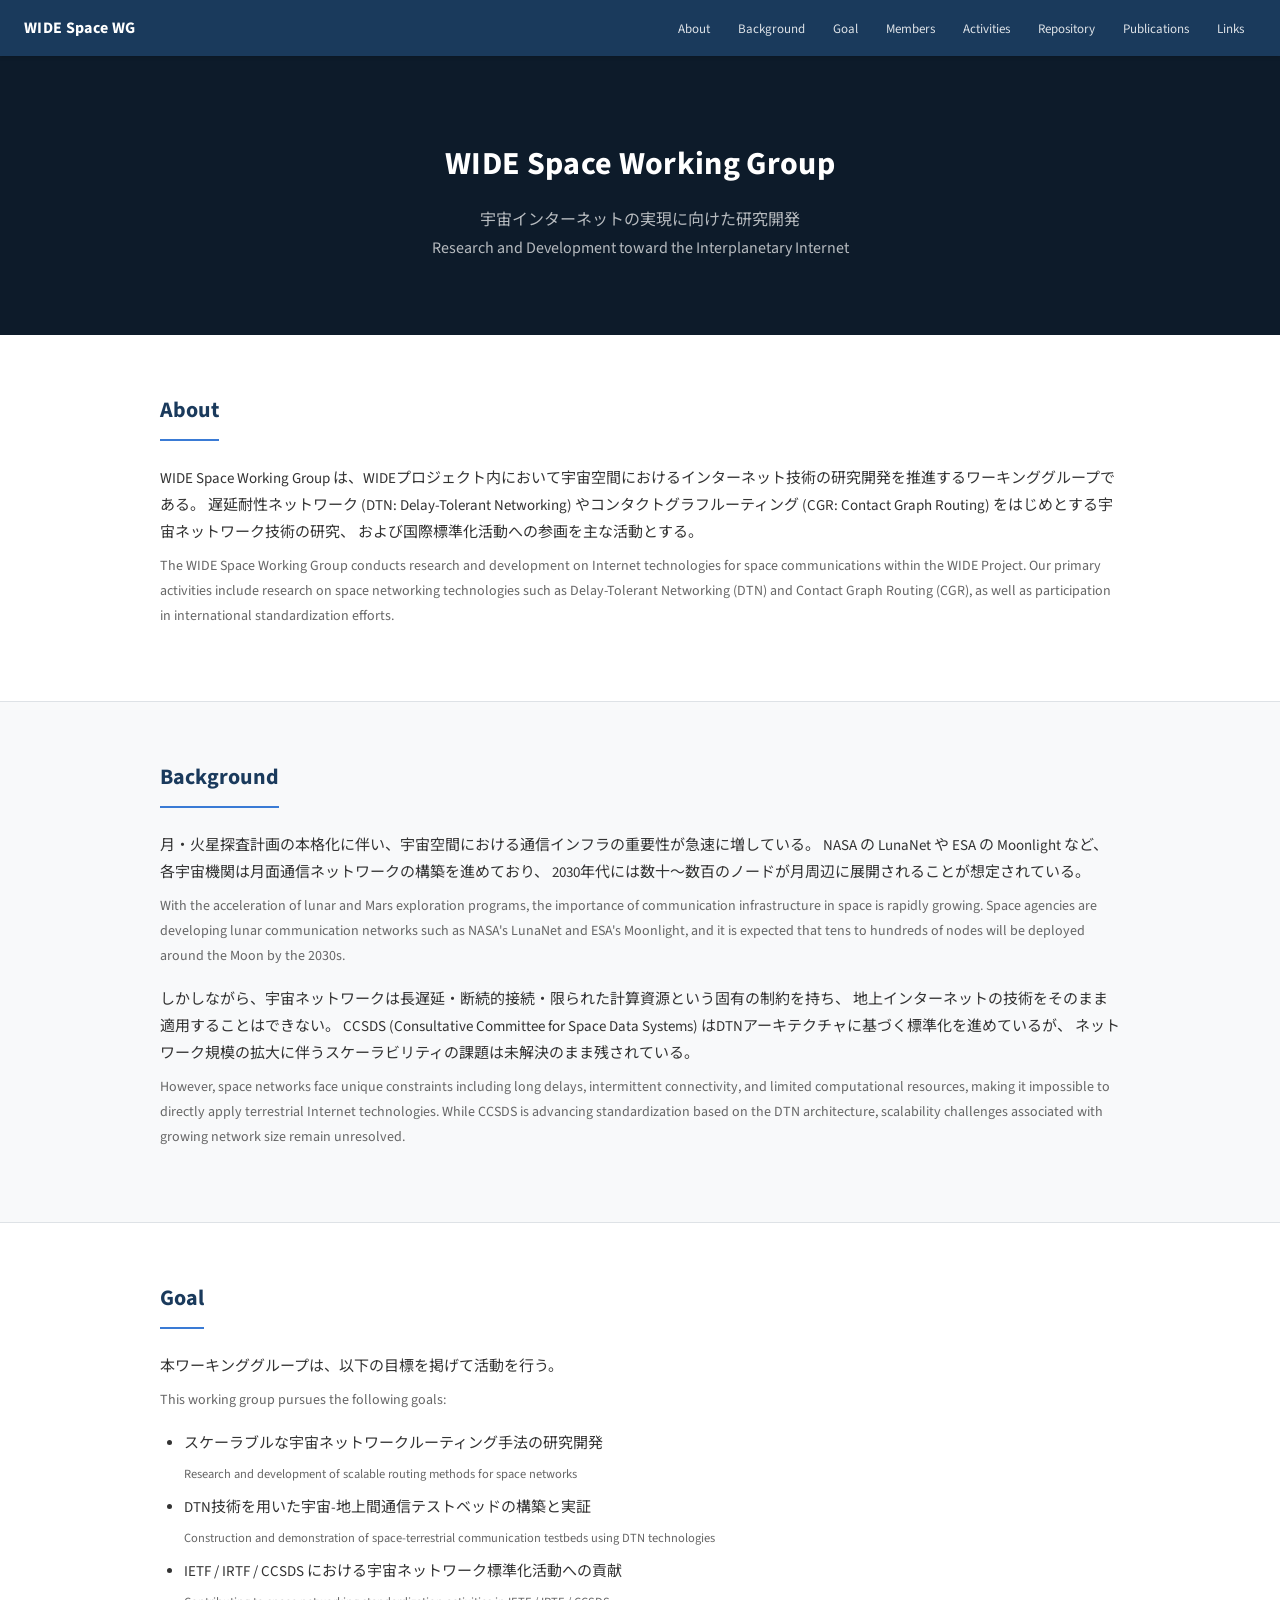
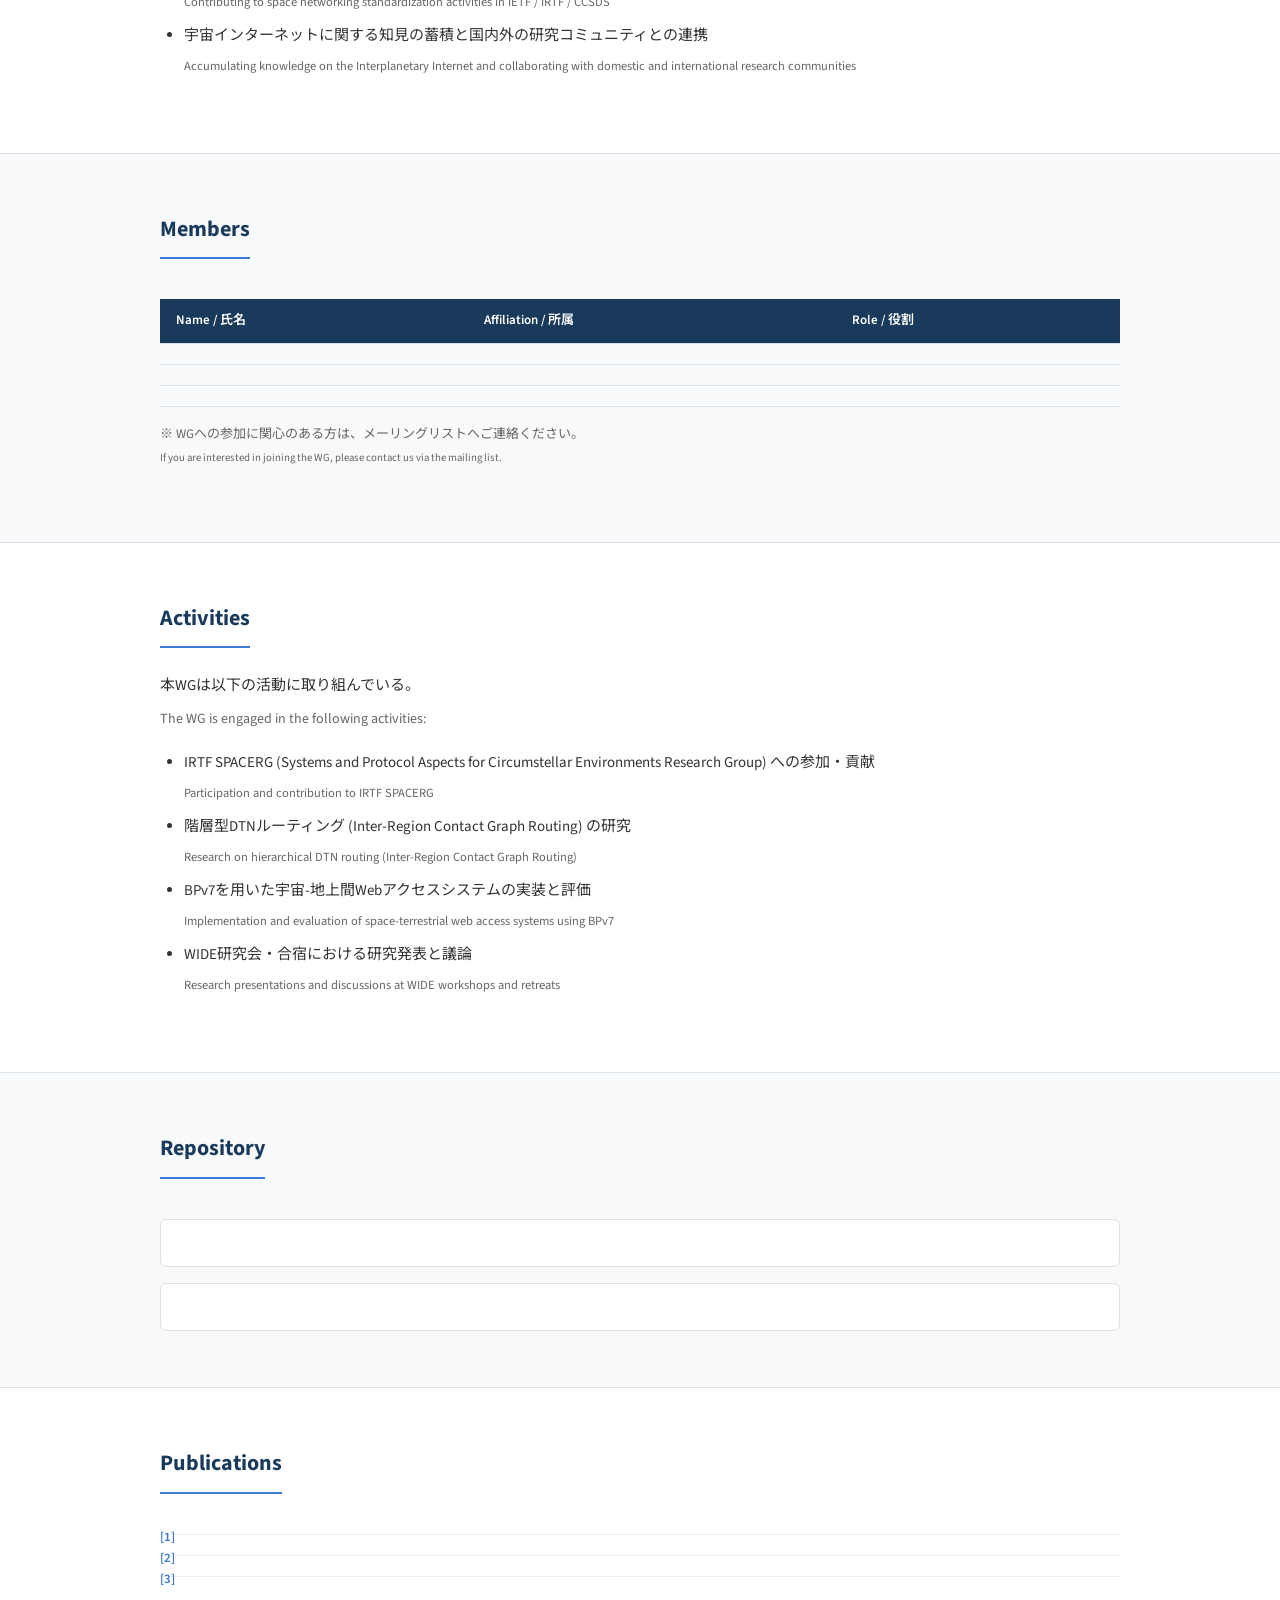
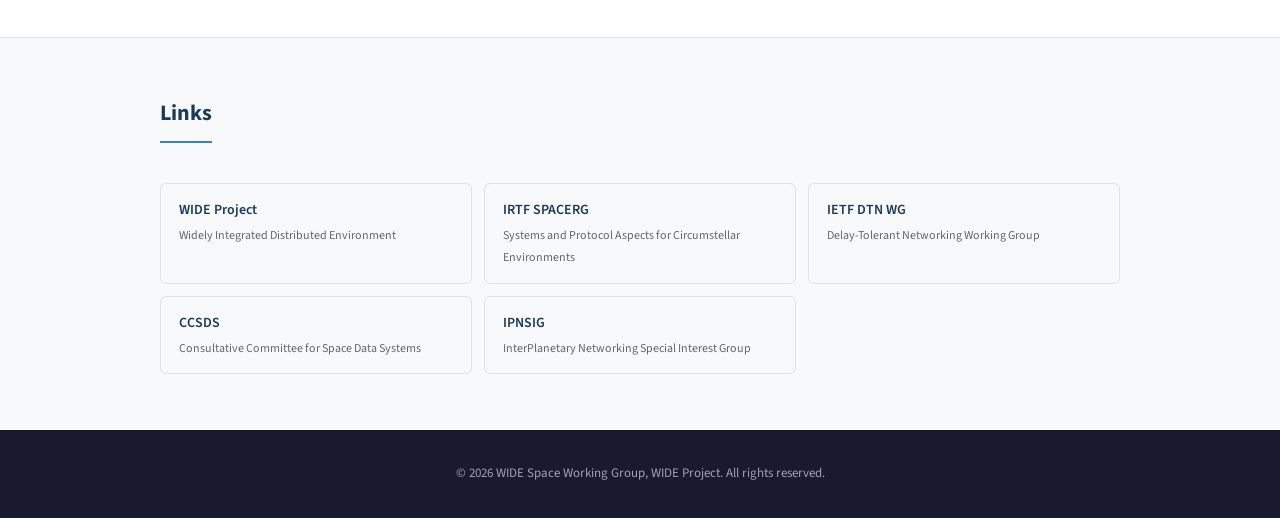
==== index.html @ c7c06773 "SINDANを真似て" ====
<!DOCTYPE html>
<html lang="ja">
<head>
  <meta charset="UTF-8">
  <meta name="viewport" content="width=device-width, initial-scale=1.0">
  <title>WIDE Space Working Group</title>
  <link rel="preconnect" href="https://fonts.googleapis.com">
  <link rel="preconnect" href="https://fonts.gstatic.com" crossorigin>
  <link href="https://fonts.googleapis.com/css2?family=Noto+Sans+JP:wght@400;700&family=Source+Sans+3:wght@400;600;700&display=swap" rel="stylesheet">
  <style>
    /* ========== Reset & Base ========== */
    *, *::before, *::after { box-sizing: border-box; margin: 0; padding: 0; }

    :root {
      --color-bg: #ffffff;
      --color-text: #333333;
      --color-text-light: #666666;
      --color-primary: #1a3a5c;
      --color-primary-light: #2a5a8c;
      --color-accent: #3a7bd5;
      --color-hero-bg: #0d1b2a;
      --color-hero-text: #e0e8f0;
      --color-border: #dee2e6;
      --color-section-alt: #f8f9fa;
      --color-footer-bg: #1a1a2e;
      --color-footer-text: #a0a0b0;
      --font-body: 'Source Sans 3', 'Noto Sans JP', sans-serif;
      --max-width: 960px;
      --nav-height: 56px;
    }

    html { scroll-behavior: smooth; scroll-padding-top: var(--nav-height); }

    body {
      font-family: var(--font-body);
      color: var(--color-text);
      background: var(--color-bg);
      line-height: 1.8;
      font-size: 15px;
    }

    a { color: var(--color-accent); text-decoration: none; }
    a:hover { text-decoration: underline; }

    img { max-width: 100%; height: auto; }

    /* ========== Navbar ========== */
    .navbar {
      position: fixed;
      top: 0; left: 0; right: 0;
      height: var(--nav-height);
      background: var(--color-primary);
      color: #fff;
      display: flex;
      align-items: center;
      justify-content: space-between;
      padding: 0 24px;
      z-index: 1000;
      box-shadow: 0 1px 4px rgba(0,0,0,0.15);
    }

    .navbar-brand {
      font-weight: 700;
      font-size: 16px;
      color: #fff;
      letter-spacing: 0.02em;
    }
    .navbar-brand:hover { text-decoration: none; }

    .navbar-nav {
      display: flex;
      list-style: none;
      gap: 4px;
      align-items: center;
    }

    .navbar-nav a {
      color: rgba(255,255,255,0.85);
      font-size: 13px;
      padding: 6px 12px;
      border-radius: 4px;
      transition: background 0.2s, color 0.2s;
    }
    .navbar-nav a:hover {
      background: rgba(255,255,255,0.12);
      color: #fff;
      text-decoration: none;
    }

    /* ========== Hero ========== */
    .hero {
      margin-top: var(--nav-height);
      background: var(--color-hero-bg);
      color: var(--color-hero-text);
      padding: 80px 24px 72px;
      text-align: center;
    }

    .hero h1 {
      font-size: 32px;
      font-weight: 700;
      color: #fff;
      margin-bottom: 12px;
      letter-spacing: 0.01em;
    }

    .hero .tagline {
      font-size: 16px;
      color: rgba(255,255,255,0.7);
      max-width: 600px;
      margin: 0 auto;
    }

    /* ========== Sections ========== */
    .section {
      padding: 56px 24px;
      border-bottom: 1px solid var(--color-border);
    }

    .section:last-of-type { border-bottom: none; }

    .section-alt { background: var(--color-section-alt); }

    .section-inner {
      max-width: var(--max-width);
      margin: 0 auto;
    }

    .section h2 {
      font-size: 22px;
      font-weight: 700;
      color: var(--color-primary);
      margin-bottom: 24px;
      padding-bottom: 8px;
      border-bottom: 2px solid var(--color-accent);
      display: inline-block;
    }

    .section p {
      margin-bottom: 16px;
      color: var(--color-text);
    }

    .section p.en {
      color: var(--color-text-light);
      font-size: 14px;
      margin-top: -8px;
    }

    .section ul {
      margin: 12px 0 16px 24px;
      line-height: 2;
    }

    .section li { margin-bottom: 4px; }

    /* ========== Members Table ========== */
    .members-table {
      width: 100%;
      border-collapse: collapse;
      margin: 16px 0;
      font-size: 14px;
    }

    .members-table th,
    .members-table td {
      text-align: left;
      padding: 10px 16px;
      border-bottom: 1px solid var(--color-border);
    }

    .members-table th {
      background: var(--color-primary);
      color: #fff;
      font-weight: 600;
      font-size: 13px;
    }

    .members-table tr:hover td { background: #f0f4f8; }

    /* ========== Publications ========== */
    .pub-list {
      list-style: none;
      margin: 0;
      padding: 0;
      counter-reset: pub;
    }

    .pub-list li {
      counter-increment: pub;
      padding: 8px 0 8px 40px;
      position: relative;
      font-size: 14px;
      line-height: 1.7;
      border-bottom: 1px solid #eee;
    }

    .pub-list li::before {
      content: "[" counter(pub) "]";
      position: absolute;
      left: 0;
      color: var(--color-accent);
      font-weight: 600;
      font-size: 13px;
    }

    /* ========== Repo Cards ========== */
    .repo-list {
      display: flex;
      flex-direction: column;
      gap: 16px;
      margin-top: 16px;
    }

    .repo-card {
      border: 1px solid var(--color-border);
      border-radius: 6px;
      padding: 20px;
      background: #fff;
      transition: box-shadow 0.2s;
    }
    .repo-card:hover { box-shadow: 0 2px 8px rgba(0,0,0,0.08); }

    .repo-card h3 {
      font-size: 16px;
      margin-bottom: 6px;
    }
    .repo-card h3 a { color: var(--color-primary); font-weight: 700; }

    .repo-card p {
      font-size: 13px;
      color: var(--color-text-light);
      margin: 0;
    }

    /* ========== Links ========== */
    .links-grid {
      display: grid;
      grid-template-columns: repeat(auto-fill, minmax(280px, 1fr));
      gap: 12px;
      margin-top: 16px;
    }

    .link-item {
      display: block;
      padding: 14px 18px;
      border: 1px solid var(--color-border);
      border-radius: 6px;
      font-size: 14px;
      font-weight: 600;
      color: var(--color-primary);
      transition: background 0.2s, border-color 0.2s;
    }
    .link-item:hover {
      background: #f0f4f8;
      border-color: var(--color-accent);
      text-decoration: none;
    }
    .link-item small {
      display: block;
      font-weight: 400;
      color: var(--color-text-light);
      font-size: 12px;
      margin-top: 2px;
    }

    /* ========== Footer ========== */
    .footer {
      background: var(--color-footer-bg);
      color: var(--color-footer-text);
      text-align: center;
      padding: 32px 24px;
      font-size: 13px;
    }
    .footer a { color: var(--color-footer-text); }
    .footer a:hover { color: #fff; }

    /* ========== Responsive ========== */
    @media (max-width: 768px) {
      .navbar-nav { display: none; }
      .hero { padding: 56px 20px 48px; }
      .hero h1 { font-size: 24px; }
      .section { padding: 40px 20px; }
      .members-table { font-size: 13px; }
      .members-table th, .members-table td { padding: 8px 10px; }
    }
  </style>
</head>
<body>

<!-- ===== Navbar ===== -->
<nav class="navbar">
  <a href="#" class="navbar-brand">WIDE Space WG</a>
  <ul class="navbar-nav">
    <li><a href="#about">About</a></li>
    <li><a href="#background">Background</a></li>
    <li><a href="#goal">Goal</a></li>
    <li><a href="#members">Members</a></li>
    <li><a href="#activities">Activities</a></li>
    <li><a href="#repository">Repository</a></li>
    <li><a href="#publications">Publications</a></li>
    <li><a href="#links">Links</a></li>
  </ul>
</nav>

<!-- ===== Hero ===== -->
<header class="hero">
  <h1>WIDE Space Working Group</h1>
  <p class="tagline">
    宇宙インターネットの実現に向けた研究開発<br>
    Research and Development toward the Interplanetary Internet
  </p>
</header>

<!-- ===== About ===== -->
<section id="about" class="section">
  <div class="section-inner">
    <h2>About</h2>
    <p>
      WIDE Space Working Group は、WIDEプロジェクト内において宇宙空間におけるインターネット技術の研究開発を推進するワーキンググループである。
      遅延耐性ネットワーク (DTN: Delay-Tolerant Networking) やコンタクトグラフルーティング (CGR: Contact Graph Routing) をはじめとする宇宙ネットワーク技術の研究、
      および国際標準化活動への参画を主な活動とする。
    </p>
    <p class="en">
      The WIDE Space Working Group conducts research and development on Internet technologies for space communications within the WIDE Project.
      Our primary activities include research on space networking technologies such as Delay-Tolerant Networking (DTN) and Contact Graph Routing (CGR),
      as well as participation in international standardization efforts.
    </p>
  </div>
</section>

<!-- ===== Background ===== -->
<section id="background" class="section section-alt">
  <div class="section-inner">
    <h2>Background</h2>
    <p>
      月・火星探査計画の本格化に伴い、宇宙空間における通信インフラの重要性が急速に増している。
      NASA の LunaNet や ESA の Moonlight など、各宇宙機関は月面通信ネットワークの構築を進めており、
      2030年代には数十〜数百のノードが月周辺に展開されることが想定されている。
    </p>
    <p class="en">
      With the acceleration of lunar and Mars exploration programs, the importance of communication infrastructure in space is rapidly growing.
      Space agencies are developing lunar communication networks such as NASA's LunaNet and ESA's Moonlight,
      and it is expected that tens to hundreds of nodes will be deployed around the Moon by the 2030s.
    </p>
    <p>
      しかしながら、宇宙ネットワークは長遅延・断続的接続・限られた計算資源という固有の制約を持ち、
      地上インターネットの技術をそのまま適用することはできない。
      CCSDS (Consultative Committee for Space Data Systems) はDTNアーキテクチャに基づく標準化を進めているが、
      ネットワーク規模の拡大に伴うスケーラビリティの課題は未解決のまま残されている。
    </p>
    <p class="en">
      However, space networks face unique constraints including long delays, intermittent connectivity, and limited computational resources,
      making it impossible to directly apply terrestrial Internet technologies.
      While CCSDS is advancing standardization based on the DTN architecture,
      scalability challenges associated with growing network size remain unresolved.
    </p>
  </div>
</section>

<!-- ===== Goal ===== -->
<section id="goal" class="section">
  <div class="section-inner">
    <h2>Goal</h2>
    <p>
      本ワーキンググループは、以下の目標を掲げて活動を行う。
    </p>
    <p class="en">
      This working group pursues the following goals:
    </p>
    <ul>
      <li>
        スケーラブルな宇宙ネットワークルーティング手法の研究開発<br>
        <small style="color: var(--color-text-light);">Research and development of scalable routing methods for space networks</small>
      </li>
      <li>
        DTN技術を用いた宇宙-地上間通信テストベッドの構築と実証<br>
        <small style="color: var(--color-text-light);">Construction and demonstration of space-terrestrial communication testbeds using DTN technologies</small>
      </li>
      <li>
        IETF / IRTF / CCSDS における宇宙ネットワーク標準化活動への貢献<br>
        <small style="color: var(--color-text-light);">Contributing to space networking standardization activities in IETF / IRTF / CCSDS</small>
      </li>
      <li>
        宇宙インターネットに関する知見の蓄積と国内外の研究コミュニティとの連携<br>
        <small style="color: var(--color-text-light);">Accumulating knowledge on the Interplanetary Internet and collaborating with domestic and international research communities</small>
      </li>
    </ul>
  </div>
</section>

<!-- ===== Members ===== -->
<section id="members" class="section section-alt">
  <div class="section-inner">
    <h2>Members</h2>
    <table class="members-table">
      <thead>
        <tr>
          <th>Name / 氏名</th>
          <th>Affiliation / 所属</th>
          <th>Role / 役割</th>
        </tr>
      </thead>
      <tbody>
        <tr>
          <td><!-- 氏名 --></td>
          <td><!-- 所属 --></td>
          <td><!-- 役割 --></td>
        </tr>
        <tr>
          <td><!-- 氏名 --></td>
          <td><!-- 所属 --></td>
          <td><!-- 役割 --></td>
        </tr>
        <tr>
          <td><!-- 氏名 --></td>
          <td><!-- 所属 --></td>
          <td><!-- 役割 --></td>
        </tr>
      </tbody>
    </table>
    <p style="font-size: 13px; color: var(--color-text-light); margin-top: 12px;">
      ※ WGへの参加に関心のある方は、メーリングリストへご連絡ください。<br>
      <small>If you are interested in joining the WG, please contact us via the mailing list.</small>
    </p>
  </div>
</section>

<!-- ===== Activities ===== -->
<section id="activities" class="section">
  <div class="section-inner">
    <h2>Activities</h2>
    <p>
      本WGは以下の活動に取り組んでいる。
    </p>
    <p class="en">
      The WG is engaged in the following activities:
    </p>
    <ul>
      <li>
        IRTF SPACERG (Systems and Protocol Aspects for Circumstellar Environments Research Group) への参加・貢献<br>
        <small style="color: var(--color-text-light);">Participation and contribution to IRTF SPACERG</small>
      </li>
      <li>
        階層型DTNルーティング (Inter-Region Contact Graph Routing) の研究<br>
        <small style="color: var(--color-text-light);">Research on hierarchical DTN routing (Inter-Region Contact Graph Routing)</small>
      </li>
      <li>
        BPv7を用いた宇宙-地上間Webアクセスシステムの実装と評価<br>
        <small style="color: var(--color-text-light);">Implementation and evaluation of space-terrestrial web access systems using BPv7</small>
      </li>
      <li>
        WIDE研究会・合宿における研究発表と議論<br>
        <small style="color: var(--color-text-light);">Research presentations and discussions at WIDE workshops and retreats</small>
      </li>
    </ul>
  </div>
</section>

<!-- ===== Repository ===== -->
<section id="repository" class="section section-alt">
  <div class="section-inner">
    <h2>Repository</h2>
    <div class="repo-list">
      <div class="repo-card">
        <h3><a href="#"><!-- repo name --></a></h3>
        <p><!-- リポジトリの説明 / Repository description --></p>
      </div>
      <div class="repo-card">
        <h3><a href="#"><!-- repo name --></a></h3>
        <p><!-- リポジトリの説明 / Repository description --></p>
      </div>
    </div>
  </div>
</section>

<!-- ===== Publications ===== -->
<section id="publications" class="section">
  <div class="section-inner">
    <h2>Publications</h2>
    <ol class="pub-list">
      <li>
        <!-- 著者名, "論文タイトル", 会議名/雑誌名, 発行年. -->
      </li>
      <li>
        <!-- 著者名, "論文タイトル", 会議名/雑誌名, 発行年. -->
      </li>
      <li>
        <!-- 著者名, "論文タイトル", 会議名/雑誌名, 発行年. -->
      </li>
    </ol>
  </div>
</section>

<!-- ===== Links ===== -->
<section id="links" class="section section-alt">
  <div class="section-inner">
    <h2>Links</h2>
    <div class="links-grid">
      <a href="https://www.wide.ad.jp/" class="link-item">
        WIDE Project
        <small>Widely Integrated Distributed Environment</small>
      </a>
      <a href="https://www.irtf.org/spacerg.html" class="link-item">
        IRTF SPACERG
        <small>Systems and Protocol Aspects for Circumstellar Environments</small>
      </a>
      <a href="https://datatracker.ietf.org/wg/dtn/about/" class="link-item">
        IETF DTN WG
        <small>Delay-Tolerant Networking Working Group</small>
      </a>
      <a href="https://public.ccsds.org/" class="link-item">
        CCSDS
        <small>Consultative Committee for Space Data Systems</small>
      </a>
      <a href="https://www.ipnsig.org/" class="link-item">
        IPNSIG
        <small>InterPlanetary Networking Special Interest Group</small>
      </a>
    </div>
  </div>
</section>

<!-- ===== Footer ===== -->
<footer class="footer">
  <p>&copy; 2026 WIDE Space Working Group, <a href="https://www.wide.ad.jp/">WIDE Project</a>. All rights reserved.</p>
</footer>

</body>
</html>
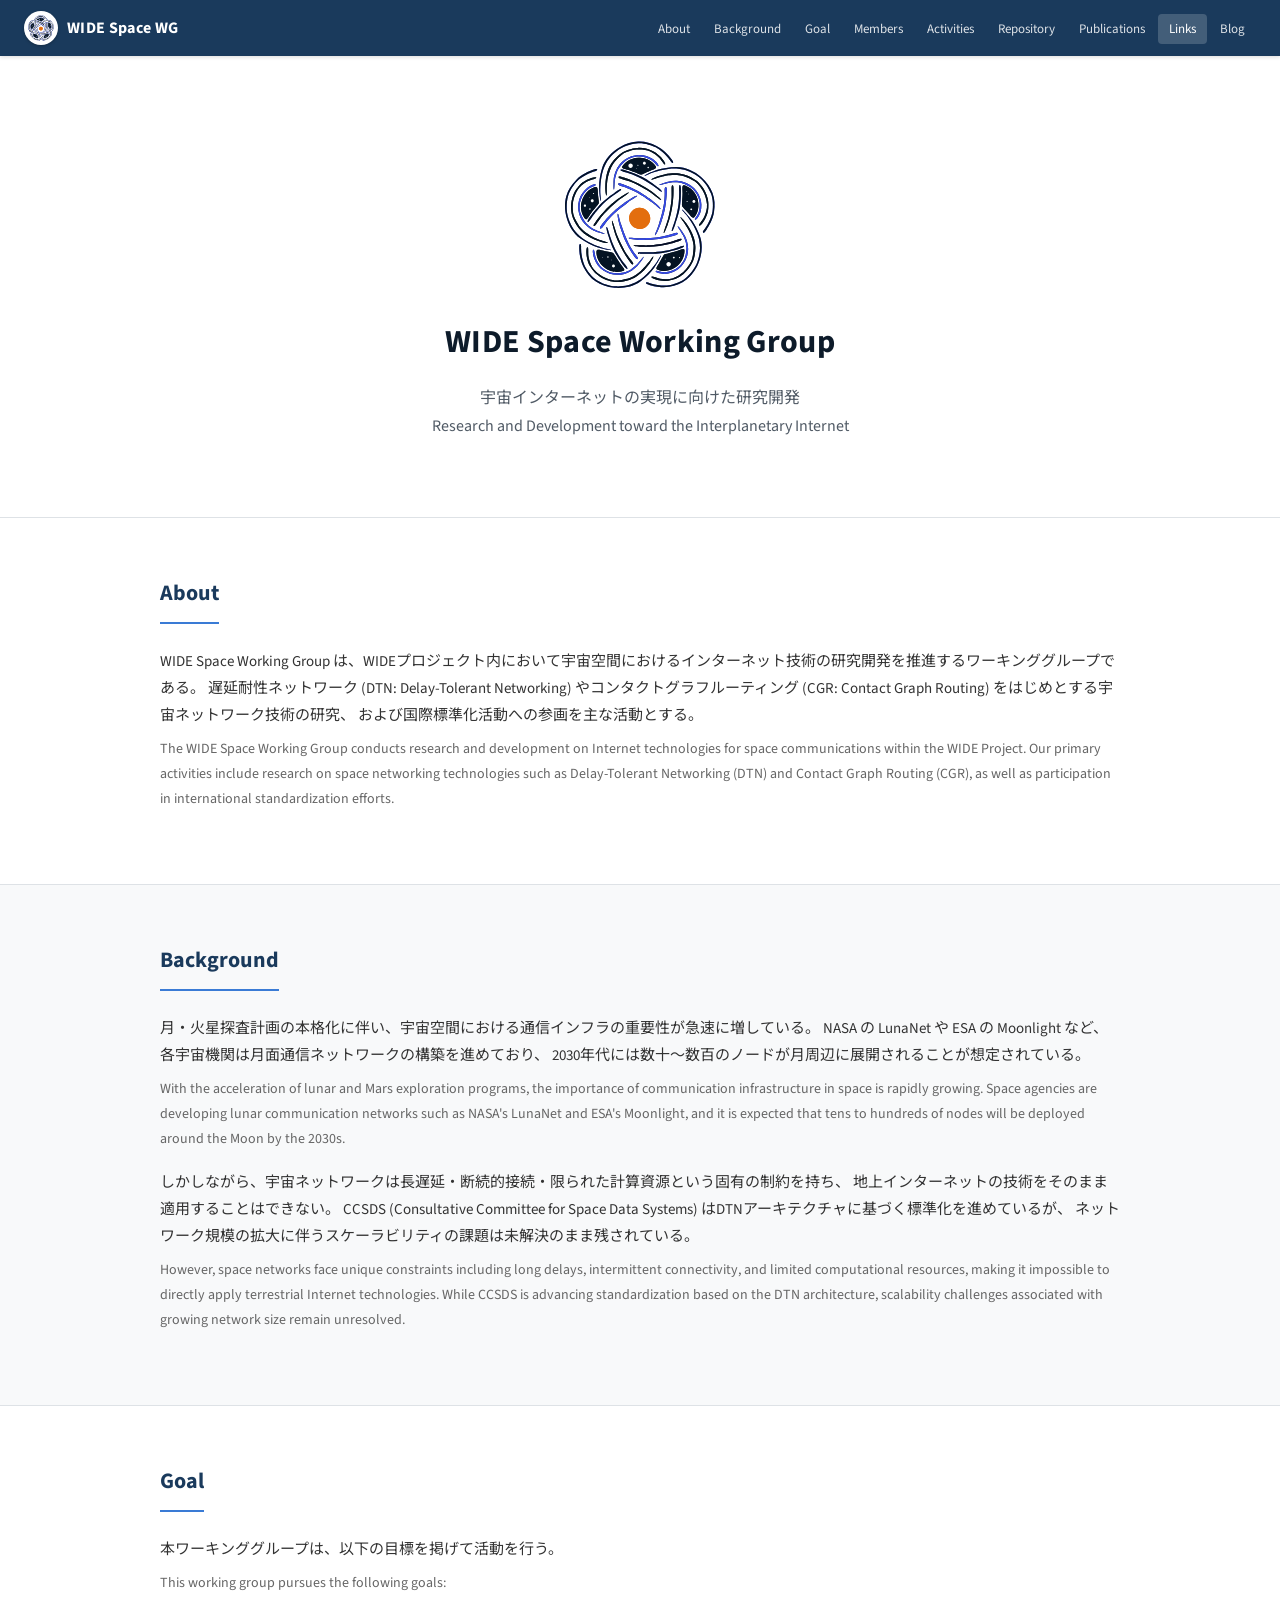
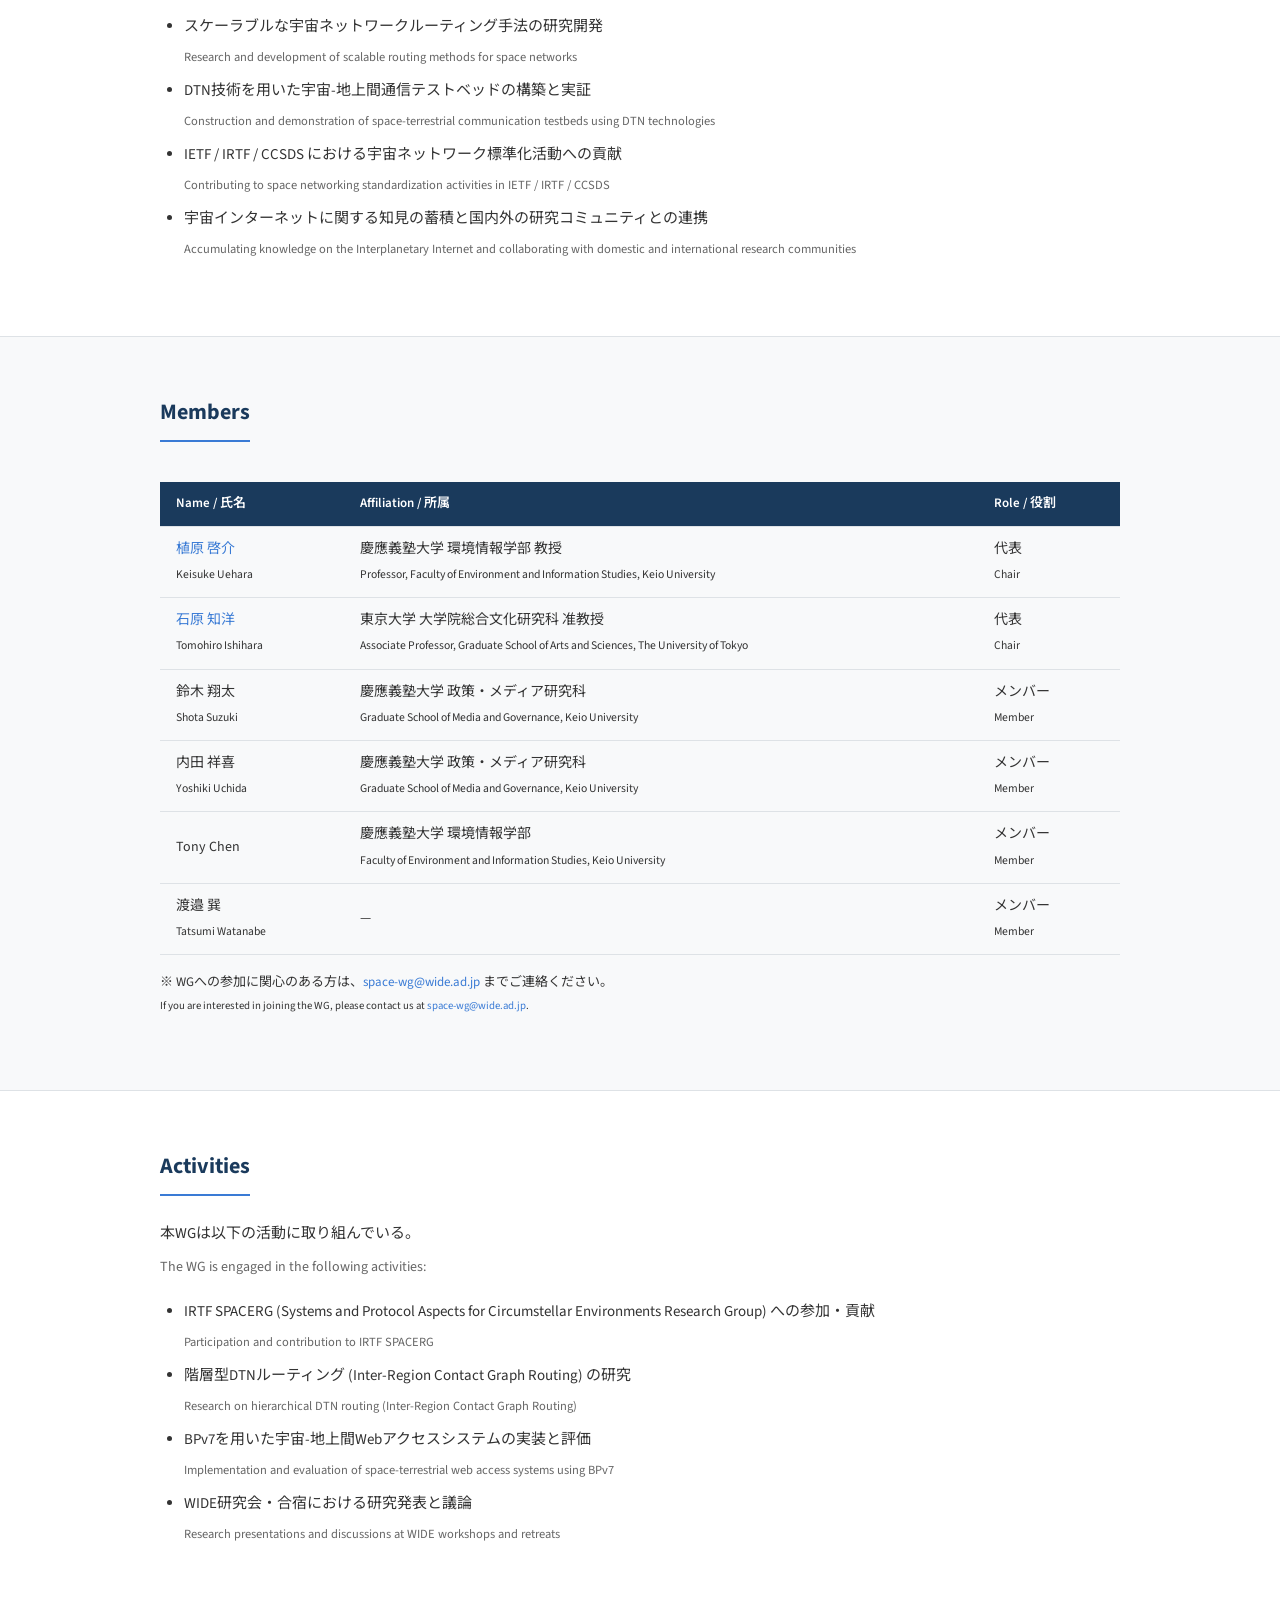
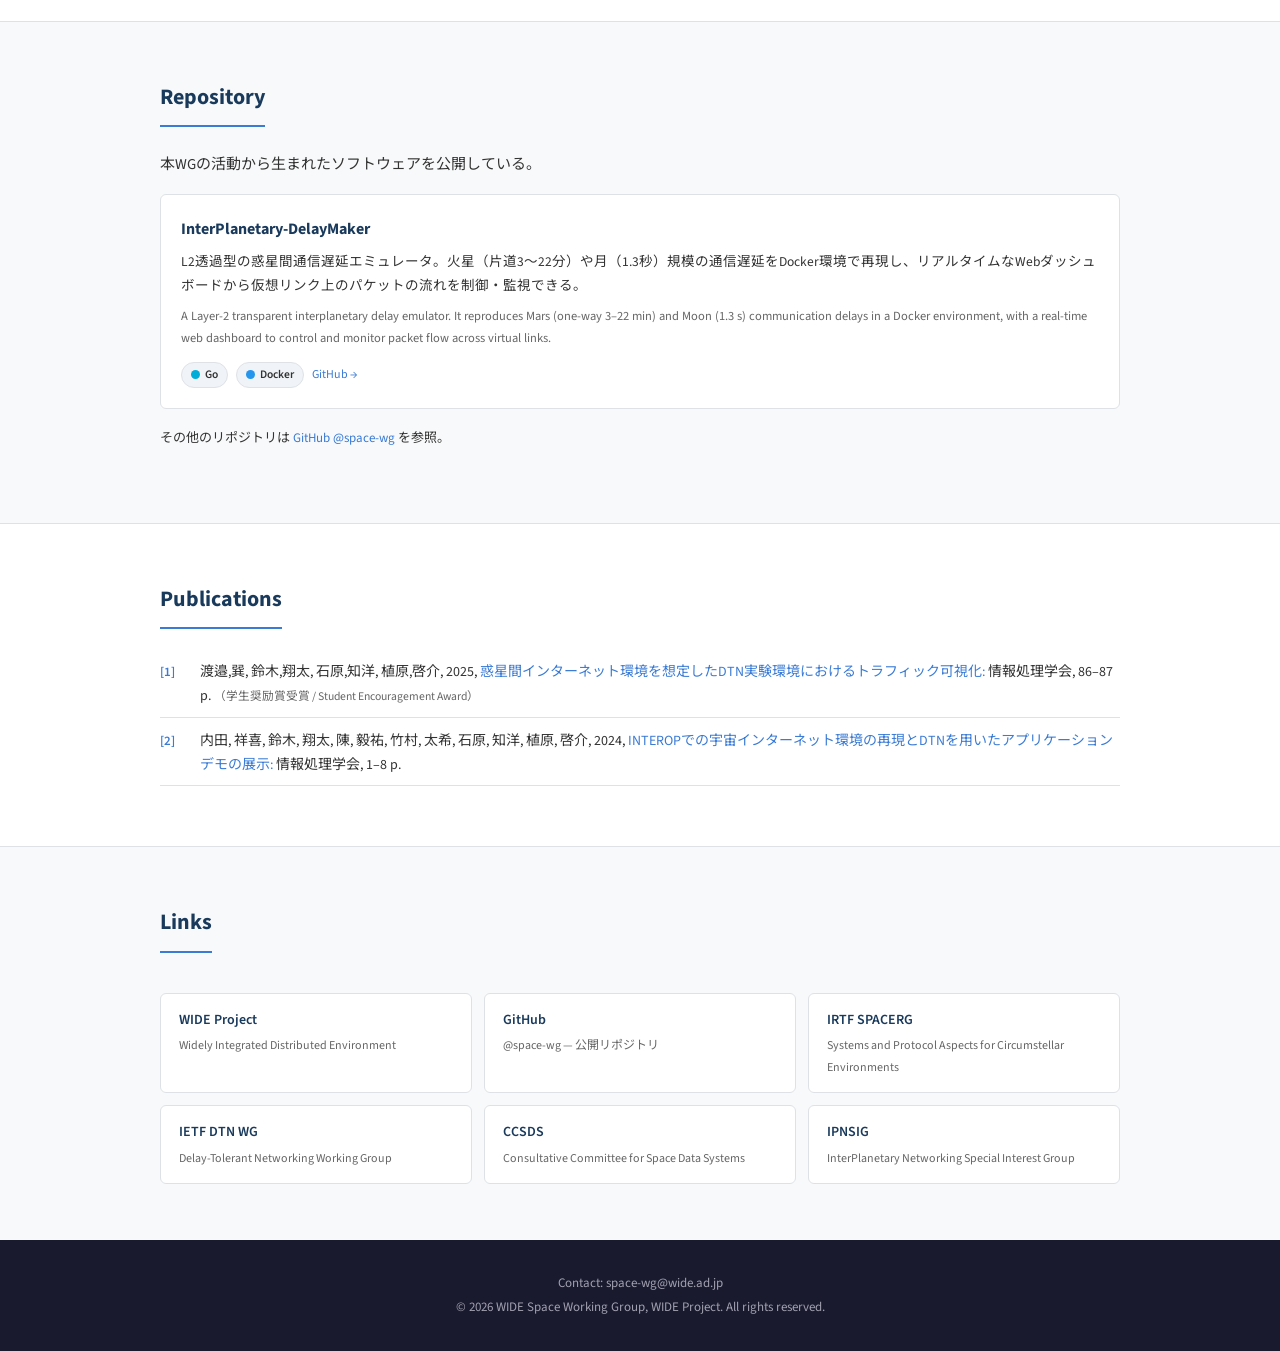
==== commit 6d41852e: "サイトの高機能化・コンテンツ拡充 - CSS/JSを assets/ に外出し、blog/ ディレクトリ（雛形）を追加 - モバイルメニュー、スクロール現在地ハイライト、フェードイン、トップへ戻るを追" ====
--- a/index.html
+++ b/index.html
@@ -1,530 +1,325 @@
 <!DOCTYPE html>
 <html lang="ja">
+
 <head>
   <meta charset="UTF-8">
   <meta name="viewport" content="width=device-width, initial-scale=1.0">
-  <title>WIDE Space Working Group</title>
+  <title>WIDE Space Working Group | 宇宙インターネットの研究開発</title>
+  <meta name="description"
+    content="WIDE Space Working Group は、WIDEプロジェクト内で宇宙空間におけるインターネット技術（DTN・CGR等）の研究開発と国際標準化を推進するワーキンググループです。">
+
+  <link rel="canonical" href="https://space.wide.ad.jp/">
+
+  <!-- Open Graph / Twitter -->
+  <meta property="og:type" content="website">
+  <meta property="og:title" content="WIDE Space Working Group">
+  <meta property="og:description"
+    content="宇宙インターネットの実現に向けた研究開発 / Research and Development toward the Interplanetary Internet">
+  <meta property="og:url" content="https://space.wide.ad.jp/">
+  <meta property="og:locale" content="ja_JP">
+  <meta name="twitter:card" content="summary">
+
+  <link rel="icon" href="/assets/favicon.svg" type="image/svg+xml">
   <link rel="preconnect" href="https://fonts.googleapis.com">
   <link rel="preconnect" href="https://fonts.gstatic.com" crossorigin>
-  <link href="https://fonts.googleapis.com/css2?family=Noto+Sans+JP:wght@400;700&family=Source+Sans+3:wght@400;600;700&display=swap" rel="stylesheet">
-  <style>
-    /* ========== Reset & Base ========== */
-    *, *::before, *::after { box-sizing: border-box; margin: 0; padding: 0; }
-
-    :root {
-      --color-bg: #ffffff;
-      --color-text: #333333;
-      --color-text-light: #666666;
-      --color-primary: #1a3a5c;
-      --color-primary-light: #2a5a8c;
-      --color-accent: #3a7bd5;
-      --color-hero-bg: #0d1b2a;
-      --color-hero-text: #e0e8f0;
-      --color-border: #dee2e6;
-      --color-section-alt: #f8f9fa;
-      --color-footer-bg: #1a1a2e;
-      --color-footer-text: #a0a0b0;
-      --font-body: 'Source Sans 3', 'Noto Sans JP', sans-serif;
-      --max-width: 960px;
-      --nav-height: 56px;
-    }
-
-    html { scroll-behavior: smooth; scroll-padding-top: var(--nav-height); }
-
-    body {
-      font-family: var(--font-body);
-      color: var(--color-text);
-      background: var(--color-bg);
-      line-height: 1.8;
-      font-size: 15px;
-    }
-
-    a { color: var(--color-accent); text-decoration: none; }
-    a:hover { text-decoration: underline; }
-
-    img { max-width: 100%; height: auto; }
-
-    /* ========== Navbar ========== */
-    .navbar {
-      position: fixed;
-      top: 0; left: 0; right: 0;
-      height: var(--nav-height);
-      background: var(--color-primary);
-      color: #fff;
-      display: flex;
-      align-items: center;
-      justify-content: space-between;
-      padding: 0 24px;
-      z-index: 1000;
-      box-shadow: 0 1px 4px rgba(0,0,0,0.15);
-    }
-
-    .navbar-brand {
-      font-weight: 700;
-      font-size: 16px;
-      color: #fff;
-      letter-spacing: 0.02em;
-    }
-    .navbar-brand:hover { text-decoration: none; }
-
-    .navbar-nav {
-      display: flex;
-      list-style: none;
-      gap: 4px;
-      align-items: center;
-    }
-
-    .navbar-nav a {
-      color: rgba(255,255,255,0.85);
-      font-size: 13px;
-      padding: 6px 12px;
-      border-radius: 4px;
-      transition: background 0.2s, color 0.2s;
-    }
-    .navbar-nav a:hover {
-      background: rgba(255,255,255,0.12);
-      color: #fff;
-      text-decoration: none;
-    }
-
-    /* ========== Hero ========== */
-    .hero {
-      margin-top: var(--nav-height);
-      background: var(--color-hero-bg);
-      color: var(--color-hero-text);
-      padding: 80px 24px 72px;
-      text-align: center;
-    }
-
-    .hero h1 {
-      font-size: 32px;
-      font-weight: 700;
-      color: #fff;
-      margin-bottom: 12px;
-      letter-spacing: 0.01em;
-    }
-
-    .hero .tagline {
-      font-size: 16px;
-      color: rgba(255,255,255,0.7);
-      max-width: 600px;
-      margin: 0 auto;
-    }
-
-    /* ========== Sections ========== */
-    .section {
-      padding: 56px 24px;
-      border-bottom: 1px solid var(--color-border);
-    }
-
-    .section:last-of-type { border-bottom: none; }
-
-    .section-alt { background: var(--color-section-alt); }
-
-    .section-inner {
-      max-width: var(--max-width);
-      margin: 0 auto;
-    }
-
-    .section h2 {
-      font-size: 22px;
-      font-weight: 700;
-      color: var(--color-primary);
-      margin-bottom: 24px;
-      padding-bottom: 8px;
-      border-bottom: 2px solid var(--color-accent);
-      display: inline-block;
-    }
-
-    .section p {
-      margin-bottom: 16px;
-      color: var(--color-text);
-    }
-
-    .section p.en {
-      color: var(--color-text-light);
-      font-size: 14px;
-      margin-top: -8px;
-    }
-
-    .section ul {
-      margin: 12px 0 16px 24px;
-      line-height: 2;
-    }
-
-    .section li { margin-bottom: 4px; }
-
-    /* ========== Members Table ========== */
-    .members-table {
-      width: 100%;
-      border-collapse: collapse;
-      margin: 16px 0;
-      font-size: 14px;
-    }
-
-    .members-table th,
-    .members-table td {
-      text-align: left;
-      padding: 10px 16px;
-      border-bottom: 1px solid var(--color-border);
-    }
-
-    .members-table th {
-      background: var(--color-primary);
-      color: #fff;
-      font-weight: 600;
-      font-size: 13px;
-    }
-
-    .members-table tr:hover td { background: #f0f4f8; }
-
-    /* ========== Publications ========== */
-    .pub-list {
-      list-style: none;
-      margin: 0;
-      padding: 0;
-      counter-reset: pub;
-    }
-
-    .pub-list li {
-      counter-increment: pub;
-      padding: 8px 0 8px 40px;
-      position: relative;
-      font-size: 14px;
-      line-height: 1.7;
-      border-bottom: 1px solid #eee;
-    }
-
-    .pub-list li::before {
-      content: "[" counter(pub) "]";
-      position: absolute;
-      left: 0;
-      color: var(--color-accent);
-      font-weight: 600;
-      font-size: 13px;
-    }
-
-    /* ========== Repo Cards ========== */
-    .repo-list {
-      display: flex;
-      flex-direction: column;
-      gap: 16px;
-      margin-top: 16px;
-    }
-
-    .repo-card {
-      border: 1px solid var(--color-border);
-      border-radius: 6px;
-      padding: 20px;
-      background: #fff;
-      transition: box-shadow 0.2s;
-    }
-    .repo-card:hover { box-shadow: 0 2px 8px rgba(0,0,0,0.08); }
-
-    .repo-card h3 {
-      font-size: 16px;
-      margin-bottom: 6px;
-    }
-    .repo-card h3 a { color: var(--color-primary); font-weight: 700; }
-
-    .repo-card p {
-      font-size: 13px;
-      color: var(--color-text-light);
-      margin: 0;
-    }
-
-    /* ========== Links ========== */
-    .links-grid {
-      display: grid;
-      grid-template-columns: repeat(auto-fill, minmax(280px, 1fr));
-      gap: 12px;
-      margin-top: 16px;
-    }
-
-    .link-item {
-      display: block;
-      padding: 14px 18px;
-      border: 1px solid var(--color-border);
-      border-radius: 6px;
-      font-size: 14px;
-      font-weight: 600;
-      color: var(--color-primary);
-      transition: background 0.2s, border-color 0.2s;
-    }
-    .link-item:hover {
-      background: #f0f4f8;
-      border-color: var(--color-accent);
-      text-decoration: none;
-    }
-    .link-item small {
-      display: block;
-      font-weight: 400;
-      color: var(--color-text-light);
-      font-size: 12px;
-      margin-top: 2px;
-    }
-
-    /* ========== Footer ========== */
-    .footer {
-      background: var(--color-footer-bg);
-      color: var(--color-footer-text);
-      text-align: center;
-      padding: 32px 24px;
-      font-size: 13px;
-    }
-    .footer a { color: var(--color-footer-text); }
-    .footer a:hover { color: #fff; }
-
-    /* ========== Responsive ========== */
-    @media (max-width: 768px) {
-      .navbar-nav { display: none; }
-      .hero { padding: 56px 20px 48px; }
-      .hero h1 { font-size: 24px; }
-      .section { padding: 40px 20px; }
-      .members-table { font-size: 13px; }
-      .members-table th, .members-table td { padding: 8px 10px; }
-    }
-  </style>
+  <link
+    href="https://fonts.googleapis.com/css2?family=Noto+Sans+JP:wght@400;700&family=Source+Sans+3:wght@400;600;700&display=swap"
+    rel="stylesheet">
+  <link rel="stylesheet" href="/assets/styles.css">
 </head>
+
 <body>
 
-<!-- ===== Navbar ===== -->
-<nav class="navbar">
-  <a href="#" class="navbar-brand">WIDE Space WG</a>
-  <ul class="navbar-nav">
-    <li><a href="#about">About</a></li>
-    <li><a href="#background">Background</a></li>
-    <li><a href="#goal">Goal</a></li>
-    <li><a href="#members">Members</a></li>
-    <li><a href="#activities">Activities</a></li>
-    <li><a href="#repository">Repository</a></li>
-    <li><a href="#publications">Publications</a></li>
-    <li><a href="#links">Links</a></li>
-  </ul>
-</nav>
-
-<!-- ===== Hero ===== -->
-<header class="hero">
-  <h1>WIDE Space Working Group</h1>
-  <p class="tagline">
-    宇宙インターネットの実現に向けた研究開発<br>
-    Research and Development toward the Interplanetary Internet
-  </p>
-</header>
-
-<!-- ===== About ===== -->
-<section id="about" class="section">
-  <div class="section-inner">
-    <h2>About</h2>
-    <p>
-      WIDE Space Working Group は、WIDEプロジェクト内において宇宙空間におけるインターネット技術の研究開発を推進するワーキンググループである。
-      遅延耐性ネットワーク (DTN: Delay-Tolerant Networking) やコンタクトグラフルーティング (CGR: Contact Graph Routing) をはじめとする宇宙ネットワーク技術の研究、
-      および国際標準化活動への参画を主な活動とする。
+  <!-- ===== Navbar ===== -->
+  <nav class="navbar">
+    <a href="/" class="navbar-brand"><img src="/assets/blue-logo.svg" alt="" class="brand-logo">WIDE Space WG</a>
+    <div class="nav-right">
+      <ul class="navbar-nav" id="navMenu">
+        <li><a href="#about">About</a></li>
+        <li><a href="#background">Background</a></li>
+        <li><a href="#goal">Goal</a></li>
+        <li><a href="#members">Members</a></li>
+        <li><a href="#activities">Activities</a></li>
+        <li><a href="#repository">Repository</a></li>
+        <li><a href="#publications">Publications</a></li>
+        <li><a href="#links">Links</a></li>
+        <li><a href="/blog/">Blog</a></li>
+      </ul>
+      <button type="button" class="menu-toggle" id="menuToggle" aria-label="メニューを開閉" aria-expanded="false"
+        aria-controls="navMenu">☰</button>
+    </div>
+  </nav>
+
+  <!-- ===== Hero ===== -->
+  <header class="hero">
+    <img src="/assets/blue-logo.svg" alt="WIDE Space Working Group ロゴ" class="hero-logo">
+    <h1>WIDE Space Working Group</h1>
+    <p class="tagline">
+      宇宙インターネットの実現に向けた研究開発<br>
+      Research and Development toward the Interplanetary Internet
     </p>
-    <p class="en">
-      The WIDE Space Working Group conducts research and development on Internet technologies for space communications within the WIDE Project.
-      Our primary activities include research on space networking technologies such as Delay-Tolerant Networking (DTN) and Contact Graph Routing (CGR),
-      as well as participation in international standardization efforts.
+  </header>
+
+  <!-- ===== About ===== -->
+  <section id="about" class="section">
+    <div class="section-inner fade-in">
+      <h2>About</h2>
+      <p>
+        WIDE Space Working Group は、WIDEプロジェクト内において宇宙空間におけるインターネット技術の研究開発を推進するワーキンググループである。
+        遅延耐性ネットワーク (DTN: Delay-Tolerant Networking) やコンタクトグラフルーティング (CGR: Contact Graph Routing) をはじめとする宇宙ネットワーク技術の研究、
+        および国際標準化活動への参画を主な活動とする。
+      </p>
+      <p class="en">
+        The WIDE Space Working Group conducts research and development on Internet technologies for space communications
+        within the WIDE Project.
+        Our primary activities include research on space networking technologies such as Delay-Tolerant Networking (DTN)
+        and Contact Graph Routing (CGR),
+        as well as participation in international standardization efforts.
+      </p>
+    </div>
+  </section>
+
+  <!-- ===== Background ===== -->
+  <section id="background" class="section section-alt">
+    <div class="section-inner fade-in">
+      <h2>Background</h2>
+      <p>
+        月・火星探査計画の本格化に伴い、宇宙空間における通信インフラの重要性が急速に増している。
+        NASA の LunaNet や ESA の Moonlight など、各宇宙機関は月面通信ネットワークの構築を進めており、
+        2030年代には数十〜数百のノードが月周辺に展開されることが想定されている。
+      </p>
+      <p class="en">
+        With the acceleration of lunar and Mars exploration programs, the importance of communication infrastructure in
+        space is rapidly growing.
+        Space agencies are developing lunar communication networks such as NASA's LunaNet and ESA's Moonlight,
+        and it is expected that tens to hundreds of nodes will be deployed around the Moon by the 2030s.
+      </p>
+      <p>
+        しかしながら、宇宙ネットワークは長遅延・断続的接続・限られた計算資源という固有の制約を持ち、
+        地上インターネットの技術をそのまま適用することはできない。
+        CCSDS (Consultative Committee for Space Data Systems) はDTNアーキテクチャに基づく標準化を進めているが、
+        ネットワーク規模の拡大に伴うスケーラビリティの課題は未解決のまま残されている。
+      </p>
+      <p class="en">
+        However, space networks face unique constraints including long delays, intermittent connectivity, and limited
+        computational resources,
+        making it impossible to directly apply terrestrial Internet technologies.
+        While CCSDS is advancing standardization based on the DTN architecture,
+        scalability challenges associated with growing network size remain unresolved.
+      </p>
+    </div>
+  </section>
+
+  <!-- ===== Goal ===== -->
+  <section id="goal" class="section">
+    <div class="section-inner fade-in">
+      <h2>Goal</h2>
+      <p>
+        本ワーキンググループは、以下の目標を掲げて活動を行う。
+      </p>
+      <p class="en">
+        This working group pursues the following goals:
+      </p>
+      <ul>
+        <li>
+          スケーラブルな宇宙ネットワークルーティング手法の研究開発<br>
+          <small>Research and development of scalable routing methods for space networks</small>
+        </li>
+        <li>
+          DTN技術を用いた宇宙-地上間通信テストベッドの構築と実証<br>
+          <small>Construction and demonstration of space-terrestrial communication testbeds using DTN
+            technologies</small>
+        </li>
+        <li>
+          IETF / IRTF / CCSDS における宇宙ネットワーク標準化活動への貢献<br>
+          <small>Contributing to space networking standardization activities in IETF / IRTF / CCSDS</small>
+        </li>
+        <li>
+          宇宙インターネットに関する知見の蓄積と国内外の研究コミュニティとの連携<br>
+          <small>Accumulating knowledge on the Interplanetary Internet and collaborating with domestic and international
+            research communities</small>
+        </li>
+      </ul>
+    </div>
+  </section>
+
+  <!-- ===== Members ===== -->
+  <section id="members" class="section section-alt">
+    <div class="section-inner fade-in">
+      <h2>Members</h2>
+      <table class="members-table">
+        <thead>
+          <tr>
+            <th>Name / 氏名</th>
+            <th>Affiliation / 所属</th>
+            <th>Role / 役割</th>
+          </tr>
+        </thead>
+        <tbody>
+          <tr>
+            <td><a href="https://www.k-ris.keio.ac.jp/html/100012561_ja.html" target="_blank" rel="noopener">植原
+                啓介</a><br><small>Keisuke Uehara</small></td>
+            <td>慶應義塾大学 環境情報学部 教授<br><small>Professor, Faculty of Environment and Information Studies, Keio
+                University</small></td>
+            <td>代表<br><small>Chair</small></td>
+          </tr>
+          <tr>
+            <td><a href="https://www.u-tokyo.ac.jp/focus/ja/people/people100463.html" target="_blank" rel="noopener">石原
+                知洋</a><br><small>Tomohiro Ishihara</small></td>
+            <td>東京大学 大学院総合文化研究科 准教授<br><small>Associate Professor, Graduate School of Arts and Sciences, The University
+                of Tokyo</small></td>
+            <td>代表<br><small>Chair</small></td>
+          </tr>
+          <tr>
+            <td>鈴木 翔太<br><small>Shota Suzuki</small></td>
+            <td>慶應義塾大学 政策・メディア研究科<br><small>Graduate School of Media and Governance, Keio University</small></td>
+            <td>メンバー<br><small>Member</small></td>
+          </tr>
+          <tr>
+            <td>内田 祥喜<br><small>Yoshiki Uchida</small></td>
+            <td>慶應義塾大学 政策・メディア研究科<br><small>Graduate School of Media and Governance, Keio University</small></td>
+            <td>メンバー<br><small>Member</small></td>
+          </tr>
+          <tr>
+            <td>Tony Chen</td>
+            <td>慶應義塾大学 環境情報学部<br><small>Faculty of Environment and Information Studies, Keio University</small></td>
+            <td>メンバー<br><small>Member</small></td>
+          </tr>
+          <tr>
+            <td>渡邉 巽<br><small>Tatsumi Watanabe</small></td>
+            <td>—</td>
+            <td>メンバー<br><small>Member</small></td>
+          </tr>
+          <!-- 追加メンバーはこの下に <tr> を足してください / Add more members as <tr> rows below -->
+        </tbody>
+      </table>
+      <p class="note">
+        ※ WGへの参加に関心のある方は、<a href="mailto:space-wg@wide.ad.jp">space-wg@wide.ad.jp</a> までご連絡ください。<br>
+        <small>If you are interested in joining the WG, please contact us at <a
+            href="mailto:space-wg@wide.ad.jp">space-wg@wide.ad.jp</a>.</small>
+      </p>
+    </div>
+  </section>
+
+  <!-- ===== Activities ===== -->
+  <section id="activities" class="section">
+    <div class="section-inner fade-in">
+      <h2>Activities</h2>
+      <p>
+        本WGは以下の活動に取り組んでいる。
+      </p>
+      <p class="en">
+        The WG is engaged in the following activities:
+      </p>
+      <ul>
+        <li>
+          IRTF SPACERG (Systems and Protocol Aspects for Circumstellar Environments Research Group) への参加・貢献<br>
+          <small>Participation and contribution to IRTF SPACERG</small>
+        </li>
+        <li>
+          階層型DTNルーティング (Inter-Region Contact Graph Routing) の研究<br>
+          <small>Research on hierarchical DTN routing (Inter-Region Contact Graph Routing)</small>
+        </li>
+        <li>
+          BPv7を用いた宇宙-地上間Webアクセスシステムの実装と評価<br>
+          <small>Implementation and evaluation of space-terrestrial web access systems using BPv7</small>
+        </li>
+        <li>
+          WIDE研究会・合宿における研究発表と議論<br>
+          <small>Research presentations and discussions at WIDE workshops and retreats</small>
+        </li>
+      </ul>
+    </div>
+  </section>
+
+  <!-- ===== Repository ===== -->
+  <section id="repository" class="section section-alt">
+    <div class="section-inner fade-in">
+      <h2>Repository</h2>
+      <p>本WGの活動から生まれたソフトウェアを公開している。</p>
+      <div class="repo-list">
+        <div class="repo-card">
+          <h3><a href="https://github.com/space-wg/InterPlanetary-DelayMaker" target="_blank"
+              rel="noopener">InterPlanetary-DelayMaker</a></h3>
+          <p>L2透過型の惑星間通信遅延エミュレータ。火星（片道3〜22分）や月（1.3秒）規模の通信遅延をDocker環境で再現し、リアルタイムなWebダッシュボードから仮想リンク上のパケットの流れを制御・監視できる。</p>
+          <p class="en">A Layer-2 transparent interplanetary delay emulator. It reproduces Mars (one-way 3–22 min) and
+            Moon (1.3 s) communication delays in a Docker environment, with a real-time web dashboard to control and
+            monitor packet flow across virtual links.</p>
+          <div class="repo-meta">
+            <span class="tag"><span class="dot go"></span>Go</span>
+            <span class="tag"><span class="dot docker"></span>Docker</span>
+            <a href="https://github.com/space-wg/InterPlanetary-DelayMaker" target="_blank" rel="noopener">GitHub →</a>
+          </div>
+        </div>
+      </div>
+      <p class="repo-more">
+        その他のリポジトリは <a href="https://github.com/space-wg" target="_blank" rel="noopener">GitHub @space-wg</a> を参照。
+      </p>
+    </div>
+  </section>
+
+  <!-- ===== Publications ===== -->
+  <section id="publications" class="section">
+    <div class="section-inner fade-in">
+      <h2>Publications</h2>
+      <ol class="pub-list">
+        <li>
+          渡邉,巽, 鈴木,翔太, 石原,知洋, 植原,啓介, 2025, <a href="https://ipsj.ixsq.nii.ac.jp/records/2005998" target="_blank"
+            rel="noopener">惑星間インターネット環境を想定したDTN実験環境におけるトラフィック可視化:</a> 情報処理学会, 86–87 p.
+          <small>（学生奨励賞受賞 / Student Encouragement Award）</small>
+        </li>
+        <li>
+          内田, 祥喜, 鈴木, 翔太, 陳, 毅祐, 竹村, 太希, 石原, 知洋, 植原, 啓介, 2024, <a href="https://ipsj.ixsq.nii.ac.jp/records/239298"
+            target="_blank" rel="noopener">INTEROPでの宇宙インターネット環境の再現とDTNを用いたアプリケーションデモの展示:</a> 情報処理学会, 1–8 p.
+        </li>
+      </ol>
+    </div>
+  </section>
+
+  <!-- ===== Links ===== -->
+  <section id="links" class="section section-alt">
+    <div class="section-inner fade-in">
+      <h2>Links</h2>
+      <div class="links-grid">
+        <a href="https://www.wide.ad.jp/" class="link-item" target="_blank" rel="noopener">
+          WIDE Project
+          <small>Widely Integrated Distributed Environment</small>
+        </a>
+        <a href="https://github.com/space-wg" class="link-item" target="_blank" rel="noopener">
+          GitHub
+          <small>@space-wg — 公開リポジトリ</small>
+        </a>
+        <a href="https://www.irtf.org/spacerg.html" class="link-item" target="_blank" rel="noopener">
+          IRTF SPACERG
+          <small>Systems and Protocol Aspects for Circumstellar Environments</small>
+        </a>
+        <a href="https://datatracker.ietf.org/wg/dtn/about/" class="link-item" target="_blank" rel="noopener">
+          IETF DTN WG
+          <small>Delay-Tolerant Networking Working Group</small>
+        </a>
+        <a href="https://public.ccsds.org/" class="link-item" target="_blank" rel="noopener">
+          CCSDS
+          <small>Consultative Committee for Space Data Systems</small>
+        </a>
+        <a href="https://www.ipnsig.org/" class="link-item" target="_blank" rel="noopener">
+          IPNSIG
+          <small>InterPlanetary Networking Special Interest Group</small>
+        </a>
+      </div>
+    </div>
+  </section>
+
+  <!-- ===== Back to top ===== -->
+  <button type="button" class="back-to-top" id="backToTop" aria-label="ページ上部へ戻る">↑</button>
+
+  <!-- ===== Footer ===== -->
+  <footer class="footer">
+    <p>Contact: <a href="mailto:space-wg@wide.ad.jp">space-wg@wide.ad.jp</a></p>
+    <p>&copy; 2026 WIDE Space Working Group, <a href="https://www.wide.ad.jp/">WIDE Project</a>. All rights reserved.
     </p>
-  </div>
-</section>
-
-<!-- ===== Background ===== -->
-<section id="background" class="section section-alt">
-  <div class="section-inner">
-    <h2>Background</h2>
-    <p>
-      月・火星探査計画の本格化に伴い、宇宙空間における通信インフラの重要性が急速に増している。
-      NASA の LunaNet や ESA の Moonlight など、各宇宙機関は月面通信ネットワークの構築を進めており、
-      2030年代には数十〜数百のノードが月周辺に展開されることが想定されている。
-    </p>
-    <p class="en">
-      With the acceleration of lunar and Mars exploration programs, the importance of communication infrastructure in space is rapidly growing.
-      Space agencies are developing lunar communication networks such as NASA's LunaNet and ESA's Moonlight,
-      and it is expected that tens to hundreds of nodes will be deployed around the Moon by the 2030s.
-    </p>
-    <p>
-      しかしながら、宇宙ネットワークは長遅延・断続的接続・限られた計算資源という固有の制約を持ち、
-      地上インターネットの技術をそのまま適用することはできない。
-      CCSDS (Consultative Committee for Space Data Systems) はDTNアーキテクチャに基づく標準化を進めているが、
-      ネットワーク規模の拡大に伴うスケーラビリティの課題は未解決のまま残されている。
-    </p>
-    <p class="en">
-      However, space networks face unique constraints including long delays, intermittent connectivity, and limited computational resources,
-      making it impossible to directly apply terrestrial Internet technologies.
-      While CCSDS is advancing standardization based on the DTN architecture,
-      scalability challenges associated with growing network size remain unresolved.
-    </p>
-  </div>
-</section>
-
-<!-- ===== Goal ===== -->
-<section id="goal" class="section">
-  <div class="section-inner">
-    <h2>Goal</h2>
-    <p>
-      本ワーキンググループは、以下の目標を掲げて活動を行う。
-    </p>
-    <p class="en">
-      This working group pursues the following goals:
-    </p>
-    <ul>
-      <li>
-        スケーラブルな宇宙ネットワークルーティング手法の研究開発<br>
-        <small style="color: var(--color-text-light);">Research and development of scalable routing methods for space networks</small>
-      </li>
-      <li>
-        DTN技術を用いた宇宙-地上間通信テストベッドの構築と実証<br>
-        <small style="color: var(--color-text-light);">Construction and demonstration of space-terrestrial communication testbeds using DTN technologies</small>
-      </li>
-      <li>
-        IETF / IRTF / CCSDS における宇宙ネットワーク標準化活動への貢献<br>
-        <small style="color: var(--color-text-light);">Contributing to space networking standardization activities in IETF / IRTF / CCSDS</small>
-      </li>
-      <li>
-        宇宙インターネットに関する知見の蓄積と国内外の研究コミュニティとの連携<br>
-        <small style="color: var(--color-text-light);">Accumulating knowledge on the Interplanetary Internet and collaborating with domestic and international research communities</small>
-      </li>
-    </ul>
-  </div>
-</section>
-
-<!-- ===== Members ===== -->
-<section id="members" class="section section-alt">
-  <div class="section-inner">
-    <h2>Members</h2>
-    <table class="members-table">
-      <thead>
-        <tr>
-          <th>Name / 氏名</th>
-          <th>Affiliation / 所属</th>
-          <th>Role / 役割</th>
-        </tr>
-      </thead>
-      <tbody>
-        <tr>
-          <td><!-- 氏名 --></td>
-          <td><!-- 所属 --></td>
-          <td><!-- 役割 --></td>
-        </tr>
-        <tr>
-          <td><!-- 氏名 --></td>
-          <td><!-- 所属 --></td>
-          <td><!-- 役割 --></td>
-        </tr>
-        <tr>
-          <td><!-- 氏名 --></td>
-          <td><!-- 所属 --></td>
-          <td><!-- 役割 --></td>
-        </tr>
-      </tbody>
-    </table>
-    <p style="font-size: 13px; color: var(--color-text-light); margin-top: 12px;">
-      ※ WGへの参加に関心のある方は、メーリングリストへご連絡ください。<br>
-      <small>If you are interested in joining the WG, please contact us via the mailing list.</small>
-    </p>
-  </div>
-</section>
-
-<!-- ===== Activities ===== -->
-<section id="activities" class="section">
-  <div class="section-inner">
-    <h2>Activities</h2>
-    <p>
-      本WGは以下の活動に取り組んでいる。
-    </p>
-    <p class="en">
-      The WG is engaged in the following activities:
-    </p>
-    <ul>
-      <li>
-        IRTF SPACERG (Systems and Protocol Aspects for Circumstellar Environments Research Group) への参加・貢献<br>
-        <small style="color: var(--color-text-light);">Participation and contribution to IRTF SPACERG</small>
-      </li>
-      <li>
-        階層型DTNルーティング (Inter-Region Contact Graph Routing) の研究<br>
-        <small style="color: var(--color-text-light);">Research on hierarchical DTN routing (Inter-Region Contact Graph Routing)</small>
-      </li>
-      <li>
-        BPv7を用いた宇宙-地上間Webアクセスシステムの実装と評価<br>
-        <small style="color: var(--color-text-light);">Implementation and evaluation of space-terrestrial web access systems using BPv7</small>
-      </li>
-      <li>
-        WIDE研究会・合宿における研究発表と議論<br>
-        <small style="color: var(--color-text-light);">Research presentations and discussions at WIDE workshops and retreats</small>
-      </li>
-    </ul>
-  </div>
-</section>
-
-<!-- ===== Repository ===== -->
-<section id="repository" class="section section-alt">
-  <div class="section-inner">
-    <h2>Repository</h2>
-    <div class="repo-list">
-      <div class="repo-card">
-        <h3><a href="#"><!-- repo name --></a></h3>
-        <p><!-- リポジトリの説明 / Repository description --></p>
-      </div>
-      <div class="repo-card">
-        <h3><a href="#"><!-- repo name --></a></h3>
-        <p><!-- リポジトリの説明 / Repository description --></p>
-      </div>
-    </div>
-  </div>
-</section>
-
-<!-- ===== Publications ===== -->
-<section id="publications" class="section">
-  <div class="section-inner">
-    <h2>Publications</h2>
-    <ol class="pub-list">
-      <li>
-        <!-- 著者名, "論文タイトル", 会議名/雑誌名, 発行年. -->
-      </li>
-      <li>
-        <!-- 著者名, "論文タイトル", 会議名/雑誌名, 発行年. -->
-      </li>
-      <li>
-        <!-- 著者名, "論文タイトル", 会議名/雑誌名, 発行年. -->
-      </li>
-    </ol>
-  </div>
-</section>
-
-<!-- ===== Links ===== -->
-<section id="links" class="section section-alt">
-  <div class="section-inner">
-    <h2>Links</h2>
-    <div class="links-grid">
-      <a href="https://www.wide.ad.jp/" class="link-item">
-        WIDE Project
-        <small>Widely Integrated Distributed Environment</small>
-      </a>
-      <a href="https://www.irtf.org/spacerg.html" class="link-item">
-        IRTF SPACERG
-        <small>Systems and Protocol Aspects for Circumstellar Environments</small>
-      </a>
-      <a href="https://datatracker.ietf.org/wg/dtn/about/" class="link-item">
-        IETF DTN WG
-        <small>Delay-Tolerant Networking Working Group</small>
-      </a>
-      <a href="https://public.ccsds.org/" class="link-item">
-        CCSDS
-        <small>Consultative Committee for Space Data Systems</small>
-      </a>
-      <a href="https://www.ipnsig.org/" class="link-item">
-        IPNSIG
-        <small>InterPlanetary Networking Special Interest Group</small>
-      </a>
-    </div>
-  </div>
-</section>
-
-<!-- ===== Footer ===== -->
-<footer class="footer">
-  <p>&copy; 2026 WIDE Space Working Group, <a href="https://www.wide.ad.jp/">WIDE Project</a>. All rights reserved.</p>
-</footer>
-
+  </footer>
+
+  <script src="/assets/main.js" defer></script>
 </body>
-</html>
+
+</html>
--- a/assets/styles.css
+++ b/assets/styles.css
@@ -0,0 +1,511 @@
+/* ============================================================
+   WIDE Space Working Group — site styles
+   ============================================================ */
+
+/* ========== Reset & Base ========== */
+*, *::before, *::after { box-sizing: border-box; margin: 0; padding: 0; }
+
+:root {
+  --color-bg: #ffffff;
+  --color-text: #333333;
+  --color-text-light: #666666;
+  --color-heading: #1a3a5c;
+  --color-accent: #3a7bd5;
+  --color-hero-bg: #0d1b2a;
+  --color-hero-text: #e0e8f0;
+  --color-border: #dee2e6;
+  --color-section-alt: #f8f9fa;
+  --color-card-bg: #ffffff;
+  --color-nav-bg: #1a3a5c;
+  --color-th-bg: #1a3a5c;
+  --color-th-text: #ffffff;
+  --color-hover: #f0f4f8;
+  --color-footer-bg: #1a1a2e;
+  --color-footer-text: #a0a0b0;
+  --shadow-card: 0 2px 8px rgba(0,0,0,0.08);
+
+  --font-body: 'Source Sans 3', 'Noto Sans JP', sans-serif;
+  --max-width: 960px;
+  --nav-height: 56px;
+}
+
+html { scroll-behavior: smooth; scroll-padding-top: var(--nav-height); }
+
+body {
+  font-family: var(--font-body);
+  color: var(--color-text);
+  background: var(--color-bg);
+  line-height: 1.8;
+  font-size: 15px;
+}
+
+a { color: var(--color-accent); text-decoration: none; }
+a:hover { text-decoration: underline; }
+
+img { max-width: 100%; height: auto; }
+
+/* ========== Navbar ========== */
+.navbar {
+  position: fixed;
+  top: 0; left: 0; right: 0;
+  height: var(--nav-height);
+  background: var(--color-nav-bg);
+  color: #fff;
+  display: flex;
+  align-items: center;
+  justify-content: space-between;
+  padding: 0 24px;
+  z-index: 1000;
+  box-shadow: 0 1px 4px rgba(0,0,0,0.15);
+}
+
+.navbar-brand {
+  display: inline-flex;
+  align-items: center;
+  gap: 9px;
+  font-weight: 700;
+  font-size: 16px;
+  color: #fff;
+  letter-spacing: 0.02em;
+  white-space: nowrap;
+}
+.navbar-brand:hover { text-decoration: none; }
+
+.brand-logo {
+  height: 34px;
+  width: 34px;
+  display: block;
+  /* blue logo needs a white plate to read on the navy navbar */
+  background: #fff;
+  border-radius: 50%;
+  padding: 4px;
+  box-shadow: 0 1px 3px rgba(0,0,0,0.25);
+}
+
+.nav-right {
+  display: flex;
+  align-items: center;
+  gap: 8px;
+}
+
+.navbar-nav {
+  display: flex;
+  list-style: none;
+  gap: 2px;
+  align-items: center;
+}
+
+.navbar-nav a {
+  color: rgba(255,255,255,0.85);
+  font-size: 13px;
+  padding: 6px 11px;
+  border-radius: 4px;
+  transition: background 0.2s, color 0.2s;
+}
+.navbar-nav a:hover {
+  background: rgba(255,255,255,0.12);
+  color: #fff;
+  text-decoration: none;
+}
+.navbar-nav a.active {
+  background: rgba(255,255,255,0.18);
+  color: #fff;
+}
+
+/* Hamburger (mobile only) */
+.menu-toggle {
+  display: none;
+  width: 34px;
+  height: 32px;
+  align-items: center;
+  justify-content: center;
+  border: 1px solid rgba(255,255,255,0.3);
+  border-radius: 4px;
+  background: transparent;
+  color: #fff;
+  font-size: 16px;
+  cursor: pointer;
+  font-family: inherit;
+  transition: background 0.2s, border-color 0.2s;
+}
+.menu-toggle:hover {
+  background: rgba(255,255,255,0.15);
+  border-color: rgba(255,255,255,0.6);
+}
+
+/* ========== Hero ========== */
+.hero {
+  position: relative;
+  margin-top: var(--nav-height);
+  background: #fff;
+  color: var(--color-hero-bg);
+  padding: 84px 24px 76px;
+  text-align: center;
+  overflow: hidden;
+  border-bottom: 1px solid var(--color-border);
+}
+
+/* Subtle starfield */
+.hero::before {
+  content: "";
+  position: absolute;
+  inset: 0;
+  background-image:
+    radial-gradient(1.5px 1.5px at 20% 30%, rgba(255,255,255,0.8), transparent),
+    radial-gradient(1.5px 1.5px at 75% 25%, rgba(255,255,255,0.6), transparent),
+    radial-gradient(1px 1px at 40% 70%, rgba(255,255,255,0.7), transparent),
+    radial-gradient(1px 1px at 90% 60%, rgba(255,255,255,0.5), transparent),
+    radial-gradient(1.5px 1.5px at 60% 45%, rgba(255,255,255,0.6), transparent),
+    radial-gradient(1px 1px at 10% 80%, rgba(255,255,255,0.5), transparent),
+    radial-gradient(1px 1px at 85% 85%, rgba(255,255,255,0.6), transparent),
+    radial-gradient(1.5px 1.5px at 50% 15%, rgba(255,255,255,0.7), transparent);
+  display: none; /* white stars are invisible on the white hero */
+  opacity: 0.7;
+  animation: twinkle 6s ease-in-out infinite alternate;
+  pointer-events: none;
+}
+@keyframes twinkle {
+  from { opacity: 0.4; }
+  to   { opacity: 0.85; }
+}
+
+.hero > * { position: relative; z-index: 1; }
+
+.hero-logo {
+  width: 150px;
+  height: 150px;
+  margin: 0 auto 24px;
+  display: block;
+}
+
+.hero h1 {
+  font-size: 32px;
+  font-weight: 700;
+  color: var(--color-hero-bg);
+  margin-bottom: 12px;
+  letter-spacing: 0.01em;
+}
+
+.hero .tagline {
+  font-size: 16px;
+  color: rgba(13,27,42,0.72);
+  max-width: 600px;
+  margin: 0 auto;
+}
+
+/* ========== Sections ========== */
+.section {
+  padding: 56px 24px;
+  border-bottom: 1px solid var(--color-border);
+}
+
+.section:last-of-type { border-bottom: none; }
+
+.section-alt { background: var(--color-section-alt); }
+
+.section-inner {
+  max-width: var(--max-width);
+  margin: 0 auto;
+}
+
+.section h2 {
+  font-size: 22px;
+  font-weight: 700;
+  color: var(--color-heading);
+  margin-bottom: 24px;
+  padding-bottom: 8px;
+  border-bottom: 2px solid var(--color-accent);
+  display: inline-block;
+}
+
+.section p {
+  margin-bottom: 16px;
+  color: var(--color-text);
+}
+
+.section p.en {
+  color: var(--color-text-light);
+  font-size: 14px;
+  margin-top: -8px;
+}
+
+.section ul {
+  margin: 12px 0 16px 24px;
+  line-height: 2;
+}
+
+.section li { margin-bottom: 4px; }
+.section li small { color: var(--color-text-light); }
+
+/* ========== Members Table ========== */
+.members-table {
+  width: 100%;
+  border-collapse: collapse;
+  margin: 16px 0;
+  font-size: 14px;
+}
+
+.members-table th,
+.members-table td {
+  text-align: left;
+  padding: 10px 16px;
+  border-bottom: 1px solid var(--color-border);
+}
+
+.members-table th {
+  background: var(--color-th-bg);
+  color: var(--color-th-text);
+  font-weight: 600;
+  font-size: 13px;
+}
+
+.members-table tr:hover td { background: var(--color-hover); }
+
+.note {
+  font-size: 13px;
+  color: var(--color-text-light);
+  margin-top: 12px;
+}
+
+/* ========== Publications ========== */
+.pub-list {
+  list-style: none;
+  margin: 0;
+  padding: 0;
+  counter-reset: pub;
+}
+
+.pub-list li {
+  counter-increment: pub;
+  padding: 8px 0 8px 40px;
+  position: relative;
+  font-size: 14px;
+  line-height: 1.7;
+  border-bottom: 1px solid var(--color-border);
+}
+
+.pub-list li::before {
+  content: "[" counter(pub) "]";
+  position: absolute;
+  left: 0;
+  color: var(--color-accent);
+  font-weight: 600;
+  font-size: 13px;
+}
+
+/* ========== Repo Cards ========== */
+.repo-list {
+  display: flex;
+  flex-direction: column;
+  gap: 16px;
+  margin-top: 16px;
+}
+
+.repo-card {
+  border: 1px solid var(--color-border);
+  border-radius: 6px;
+  padding: 20px;
+  background: var(--color-card-bg);
+  transition: box-shadow 0.2s, transform 0.2s;
+}
+.repo-card:hover { box-shadow: var(--shadow-card); transform: translateY(-2px); }
+
+.repo-card h3 {
+  font-size: 16px;
+  margin-bottom: 6px;
+}
+.repo-card h3 a { color: var(--color-heading); font-weight: 700; }
+
+.repo-card p {
+  font-size: 13.5px;
+  color: var(--color-text);
+  margin: 0 0 6px;
+}
+.repo-card p.en {
+  color: var(--color-text-light);
+  font-size: 12.5px;
+  margin: 0 0 12px;
+}
+
+.repo-meta {
+  display: flex;
+  flex-wrap: wrap;
+  gap: 8px;
+  align-items: center;
+  font-size: 12px;
+}
+
+.tag {
+  display: inline-flex;
+  align-items: center;
+  gap: 5px;
+  padding: 2px 9px;
+  border-radius: 999px;
+  background: var(--color-hover);
+  border: 1px solid var(--color-border);
+  font-weight: 600;
+  font-size: 11.5px;
+  color: var(--color-text);
+}
+.tag .dot { width: 9px; height: 9px; border-radius: 50%; }
+.tag .dot.go { background: #00ADD8; }
+.tag .dot.docker { background: #2496ED; }
+
+.repo-more {
+  margin-top: 18px;
+  font-size: 13px;
+}
+
+/* ========== Links ========== */
+.links-grid {
+  display: grid;
+  grid-template-columns: repeat(auto-fill, minmax(280px, 1fr));
+  gap: 12px;
+  margin-top: 16px;
+}
+
+.link-item {
+  display: block;
+  padding: 14px 18px;
+  border: 1px solid var(--color-border);
+  border-radius: 6px;
+  font-size: 14px;
+  font-weight: 600;
+  color: var(--color-heading);
+  background: var(--color-card-bg);
+  transition: background 0.2s, border-color 0.2s, transform 0.2s;
+}
+.link-item:hover {
+  background: var(--color-hover);
+  border-color: var(--color-accent);
+  text-decoration: none;
+  transform: translateY(-2px);
+}
+.link-item small {
+  display: block;
+  font-weight: 400;
+  color: var(--color-text-light);
+  font-size: 12px;
+  margin-top: 2px;
+}
+
+/* ========== Footer ========== */
+.footer {
+  background: var(--color-footer-bg);
+  color: var(--color-footer-text);
+  text-align: center;
+  padding: 32px 24px;
+  font-size: 13px;
+}
+.footer a { color: var(--color-footer-text); }
+.footer a:hover { color: #fff; }
+
+/* ========== Back to top ========== */
+.back-to-top {
+  position: fixed;
+  right: 20px;
+  bottom: 20px;
+  width: 44px;
+  height: 44px;
+  border-radius: 50%;
+  border: none;
+  background: var(--color-accent);
+  color: #fff;
+  font-size: 20px;
+  line-height: 1;
+  cursor: pointer;
+  box-shadow: 0 2px 10px rgba(0,0,0,0.25);
+  opacity: 0;
+  visibility: hidden;
+  transform: translateY(10px);
+  transition: opacity 0.25s, transform 0.25s, visibility 0.25s;
+  z-index: 900;
+}
+.back-to-top.visible { opacity: 1; visibility: visible; transform: translateY(0); }
+.back-to-top:hover { background: #2a5a8c; }
+
+/* ========== Scroll fade-in ========== */
+.fade-in {
+  opacity: 0;
+  transform: translateY(24px);
+  transition: opacity 0.6s ease, transform 0.6s ease;
+}
+.fade-in.visible {
+  opacity: 1;
+  transform: translateY(0);
+}
+
+/* ========== Generic page (blog etc.) ========== */
+.page {
+  max-width: var(--max-width);
+  margin: 0 auto;
+  padding: 72px 24px 64px;
+  min-height: calc(100vh - var(--nav-height) - 130px);
+}
+.page h1 {
+  font-size: 26px;
+  color: var(--color-heading);
+  margin-bottom: 8px;
+}
+.page .lead { color: var(--color-text-light); margin-bottom: 28px; }
+
+.post-list { list-style: none; padding: 0; margin: 0; }
+.post-list li {
+  padding: 16px 0;
+  border-bottom: 1px solid var(--color-border);
+}
+.post-list time { display: block; font-size: 12px; color: var(--color-text-light); }
+.post-list a { font-weight: 600; font-size: 16px; }
+
+.empty-state {
+  border: 1px dashed var(--color-border);
+  border-radius: 8px;
+  padding: 40px 24px;
+  text-align: center;
+  color: var(--color-text-light);
+}
+
+/* ========== Responsive ========== */
+@media (max-width: 860px) {
+  .menu-toggle { display: inline-flex; }
+
+  .navbar-nav {
+    position: absolute;
+    top: var(--nav-height);
+    left: 0; right: 0;
+    flex-direction: column;
+    align-items: stretch;
+    gap: 2px;
+    background: var(--color-nav-bg);
+    padding: 0 16px;
+    max-height: 0;
+    overflow: hidden;
+    box-shadow: 0 6px 10px rgba(0,0,0,0.25);
+    transition: max-height 0.3s ease, padding 0.3s ease;
+  }
+  .navbar-nav.open {
+    max-height: 85vh;
+    padding: 8px 16px 14px;
+  }
+  .navbar-nav a { display: block; padding: 10px 12px; font-size: 14px; }
+}
+
+@media (max-width: 768px) {
+  .hero { padding: 56px 20px 48px; }
+  .hero-logo { width: 116px; height: 116px; margin-bottom: 18px; }
+  .hero h1 { font-size: 24px; }
+  .section { padding: 40px 20px; }
+  .members-table { font-size: 13px; }
+  .members-table th, .members-table td { padding: 8px 10px; }
+}
+
+/* ========== Reduced motion ========== */
+@media (prefers-reduced-motion: reduce) {
+  html { scroll-behavior: auto; }
+  *, *::before, *::after {
+    animation-duration: 0.001ms !important;
+    animation-iteration-count: 1 !important;
+    transition-duration: 0.001ms !important;
+  }
+  .fade-in { opacity: 1; transform: none; }
+}
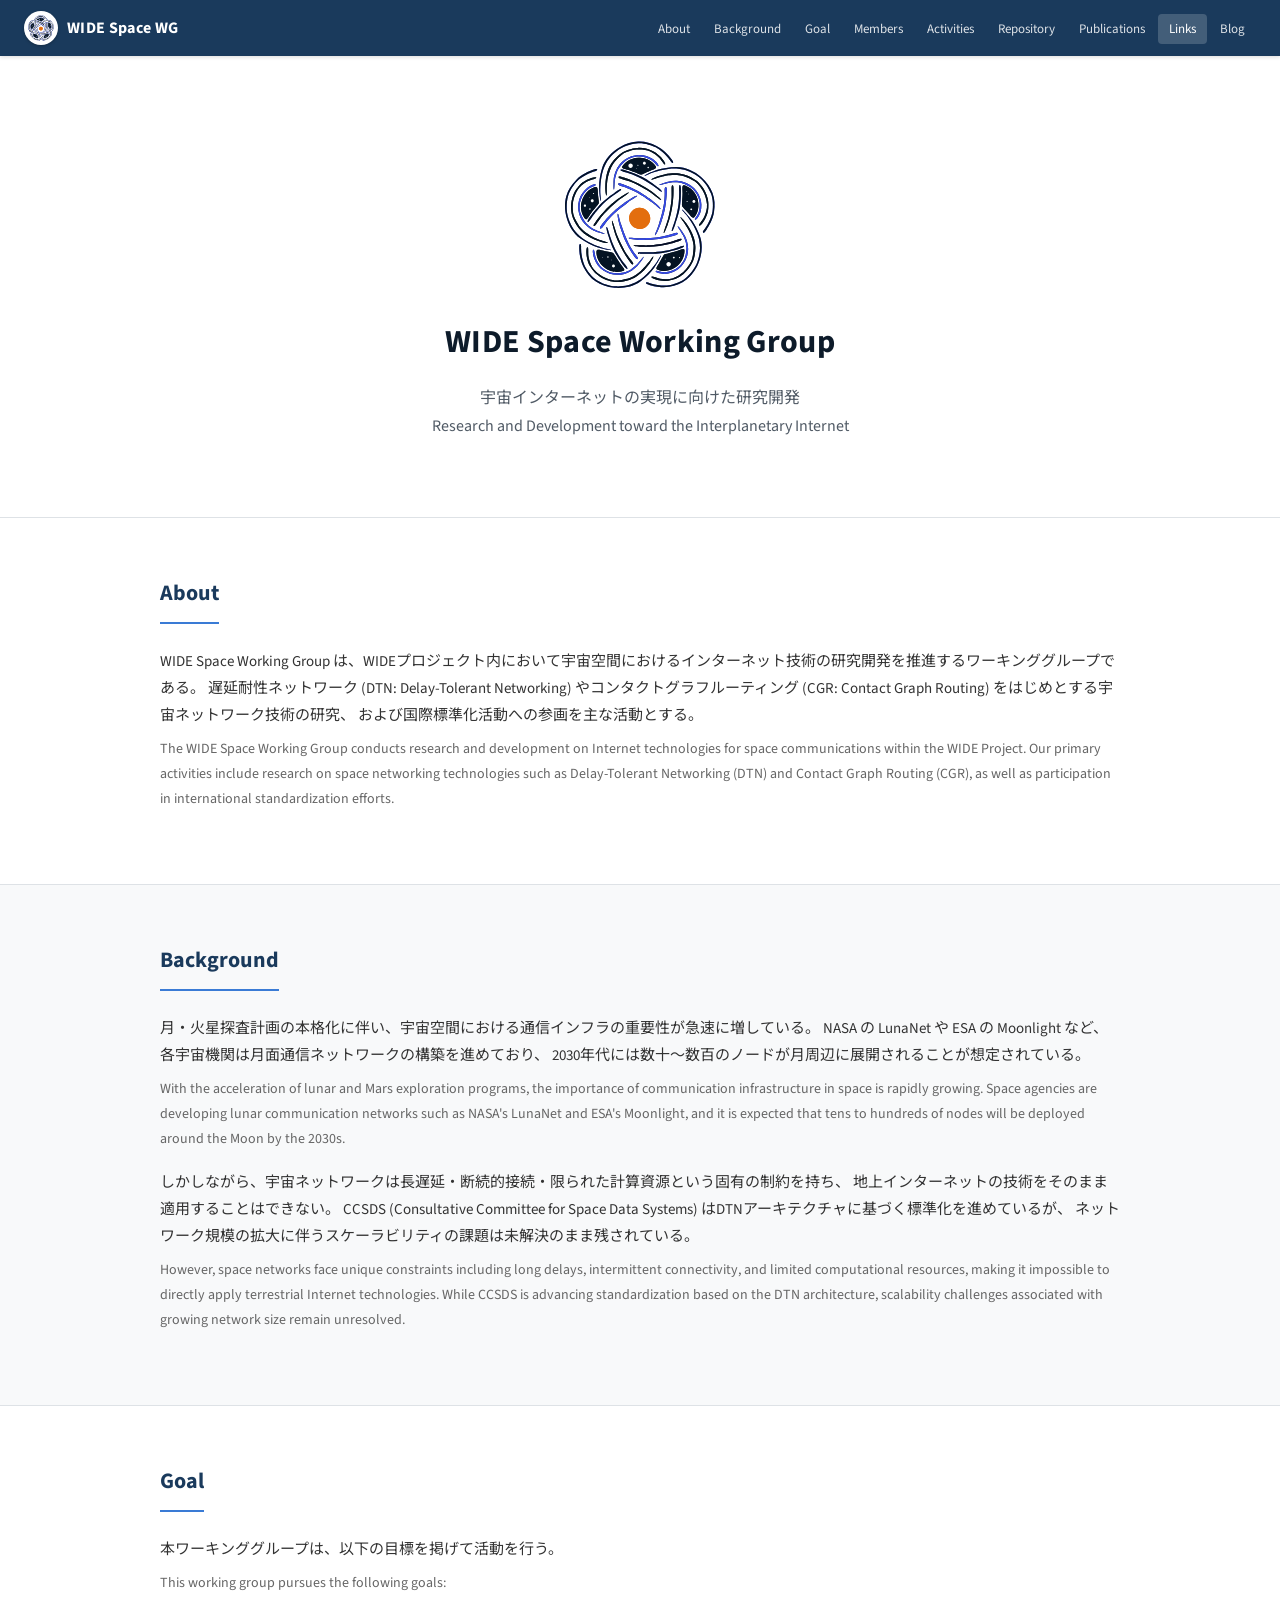
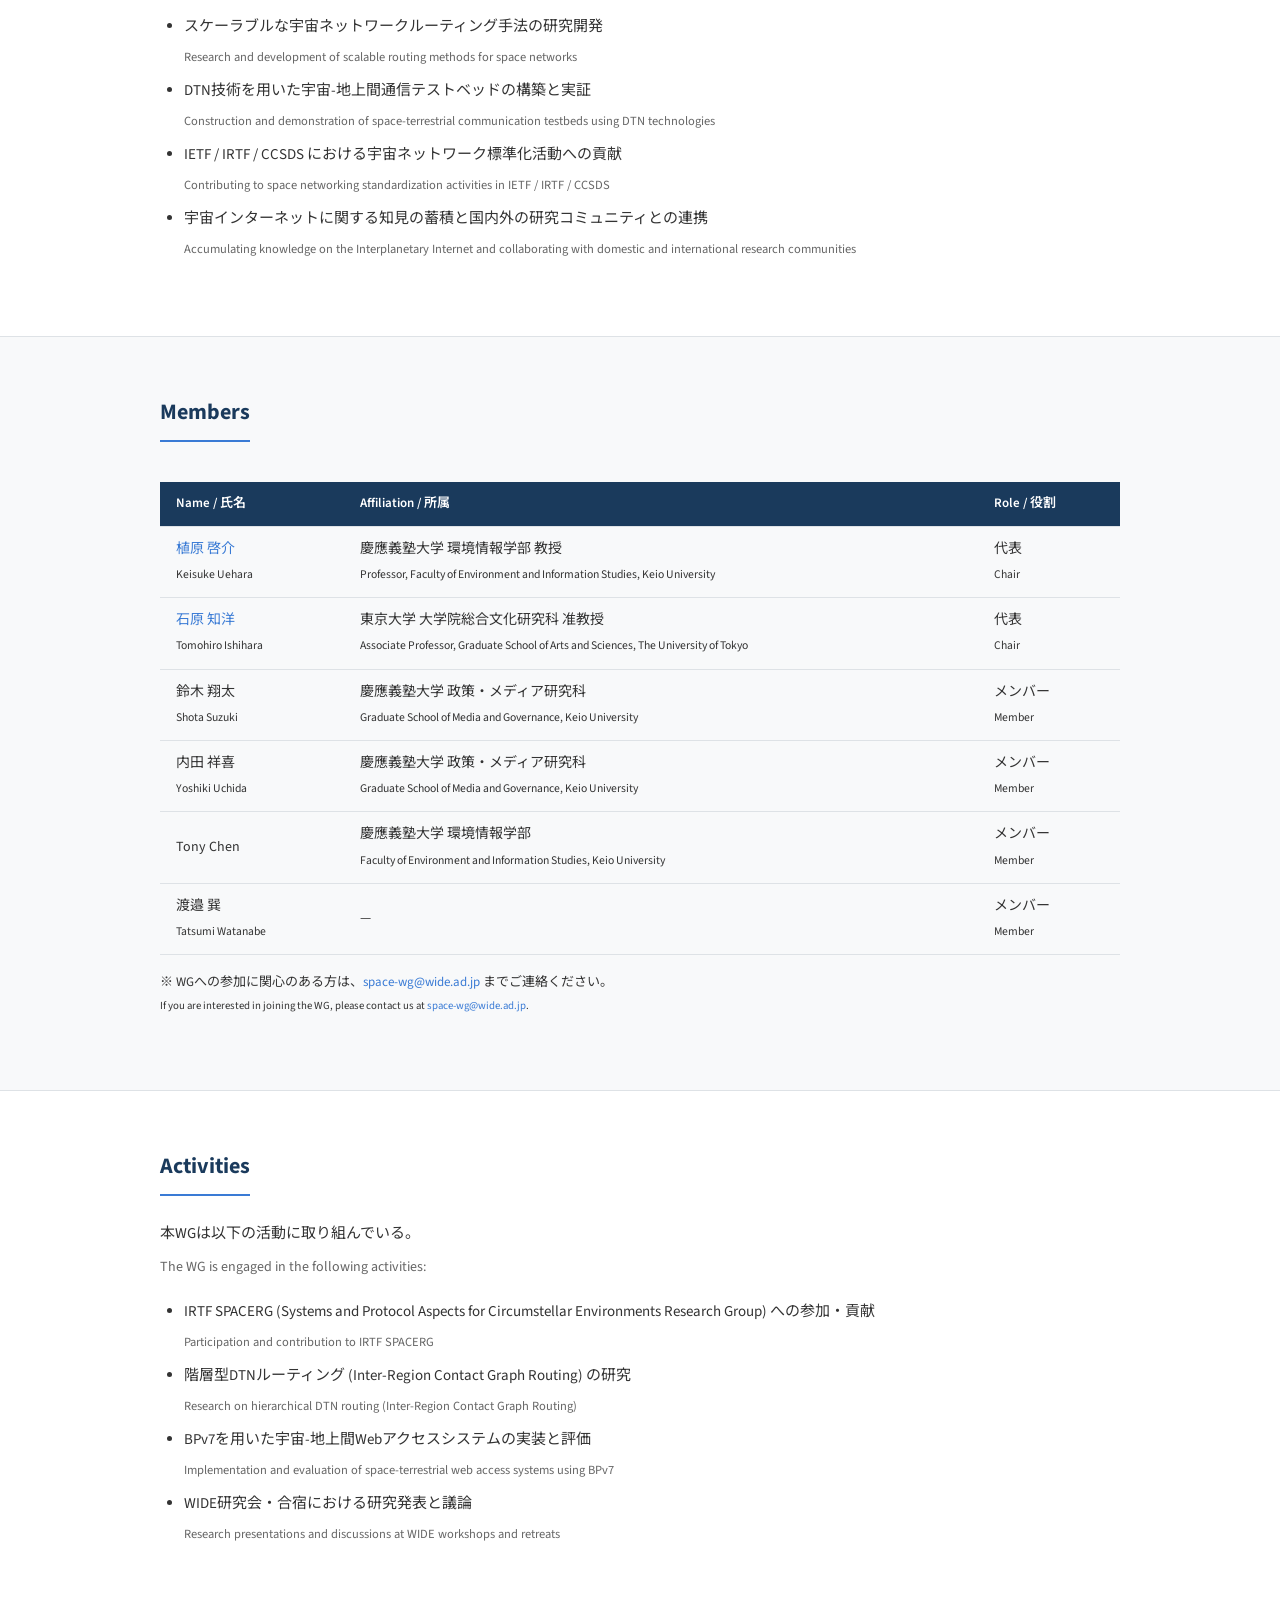
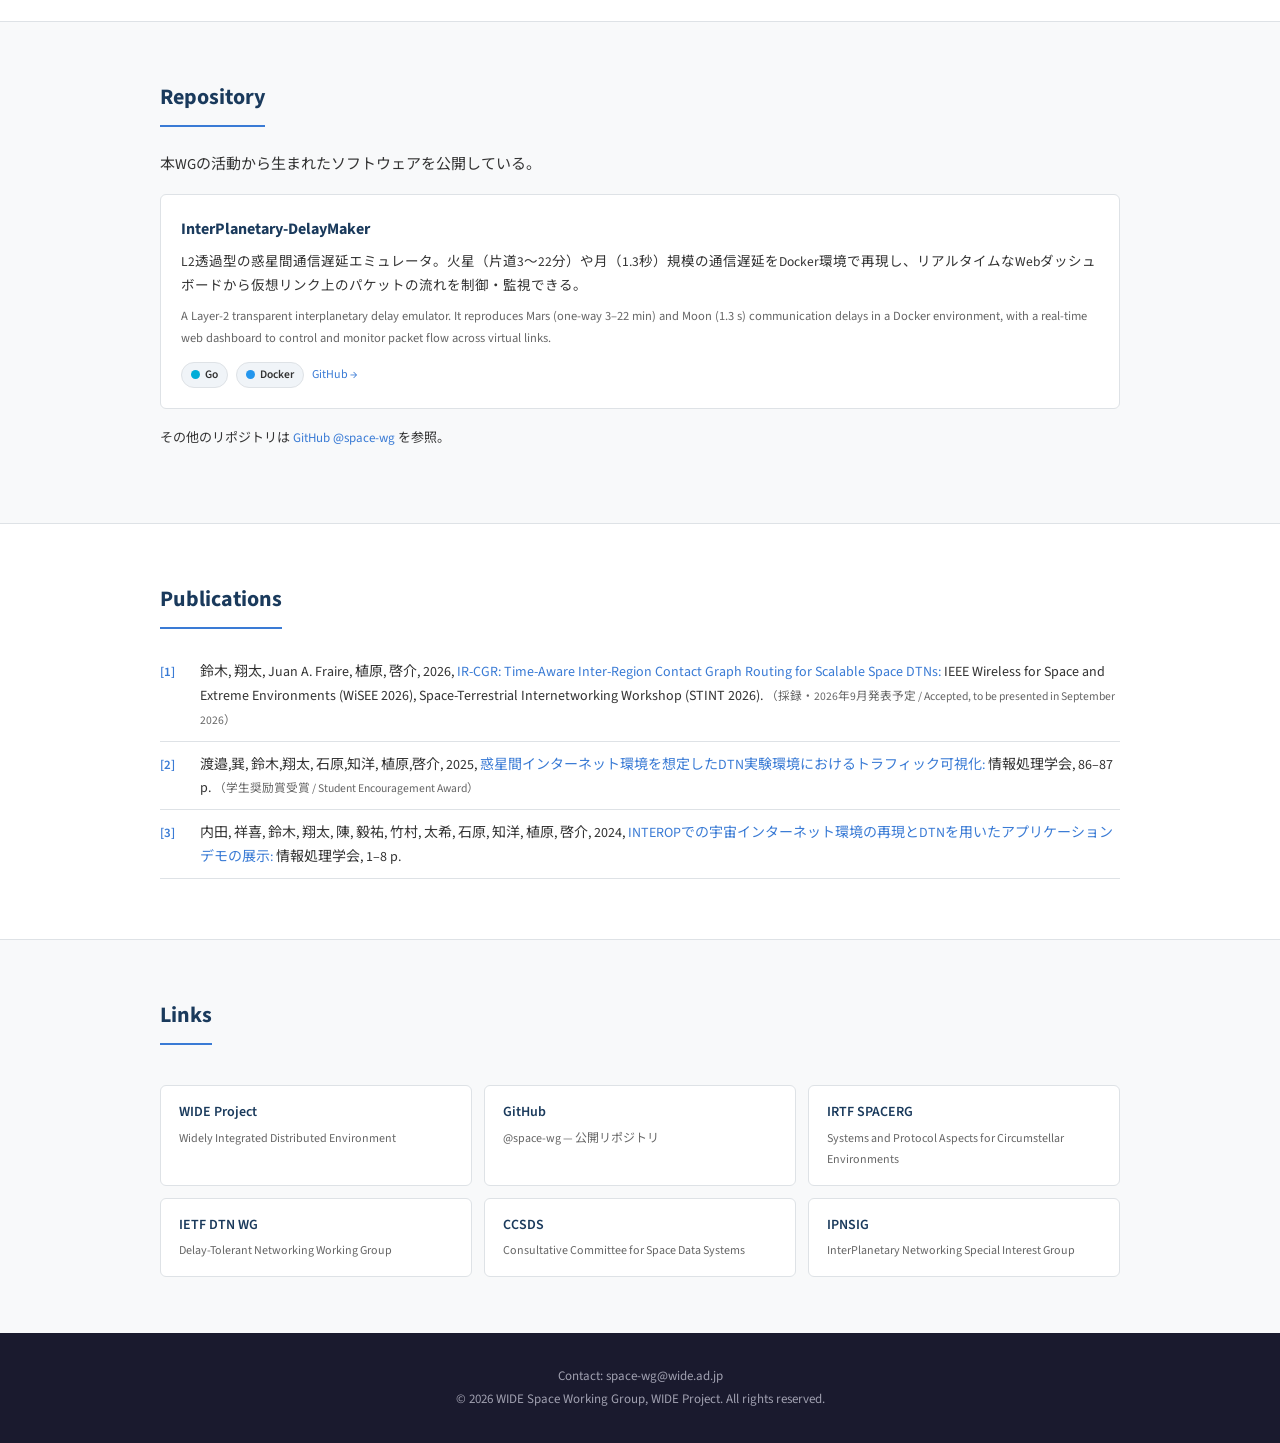
==== commit 133bdfbf: "STINT 2026採録論文を掲載" ====
--- a/index.html
+++ b/index.html
@@ -264,6 +264,11 @@
       <h2>Publications</h2>
       <ol class="pub-list">
         <li>
+          鈴木, 翔太, Juan A. Fraire, 植原, 啓介, 2026, <a href="https://stintworkshops.org/" target="_blank"
+            rel="noopener">IR-CGR: Time-Aware Inter-Region Contact Graph Routing for Scalable Space DTNs:</a> IEEE Wireless for Space and Extreme Environments (WiSEE 2026), Space-Terrestrial Internetworking Workshop (STINT 2026).
+          <small>（採録・2026年9月発表予定 / Accepted, to be presented in September 2026）</small>
+        </li>
+        <li>
           渡邉,巽, 鈴木,翔太, 石原,知洋, 植原,啓介, 2025, <a href="https://ipsj.ixsq.nii.ac.jp/records/2005998" target="_blank"
             rel="noopener">惑星間インターネット環境を想定したDTN実験環境におけるトラフィック可視化:</a> 情報処理学会, 86–87 p.
           <small>（学生奨励賞受賞 / Student Encouragement Award）</small>
@@ -322,4 +327,4 @@
   <script src="/assets/main.js" defer></script>
 </body>
 
-</html>+</html>
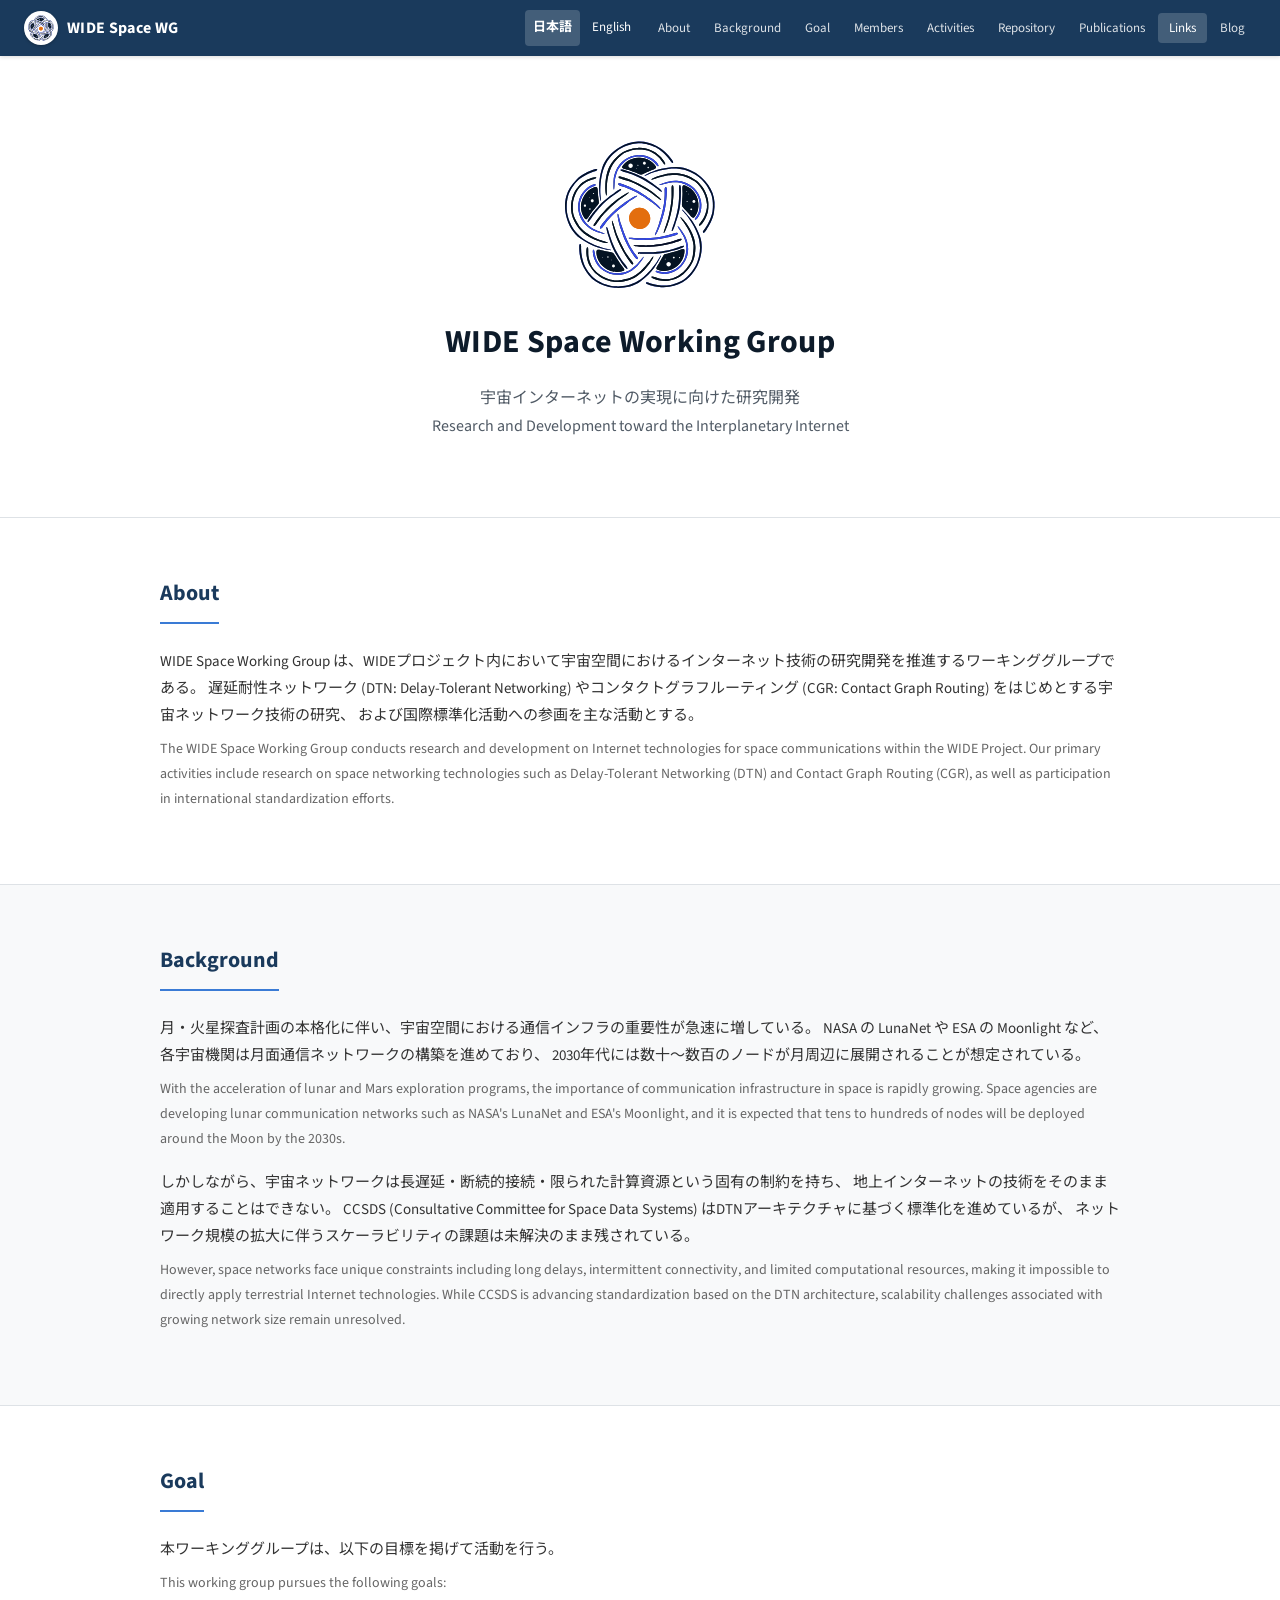
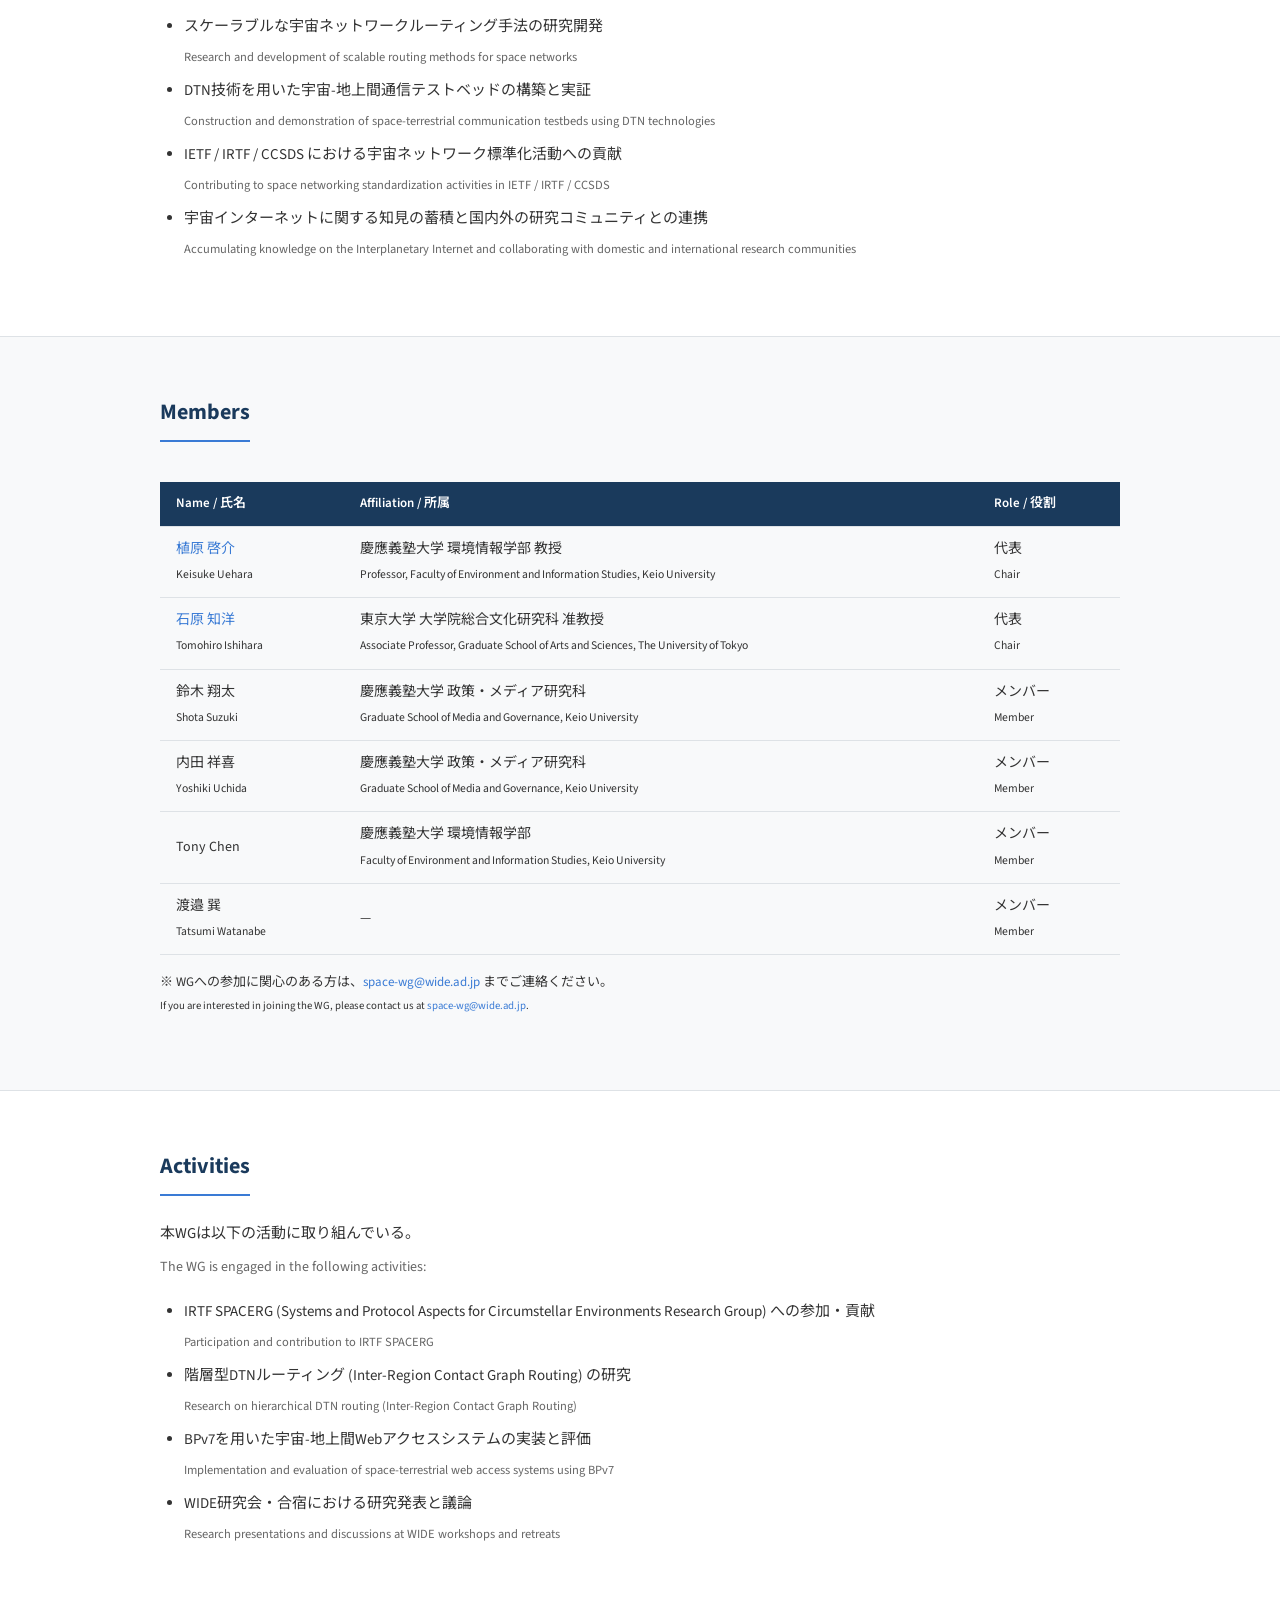
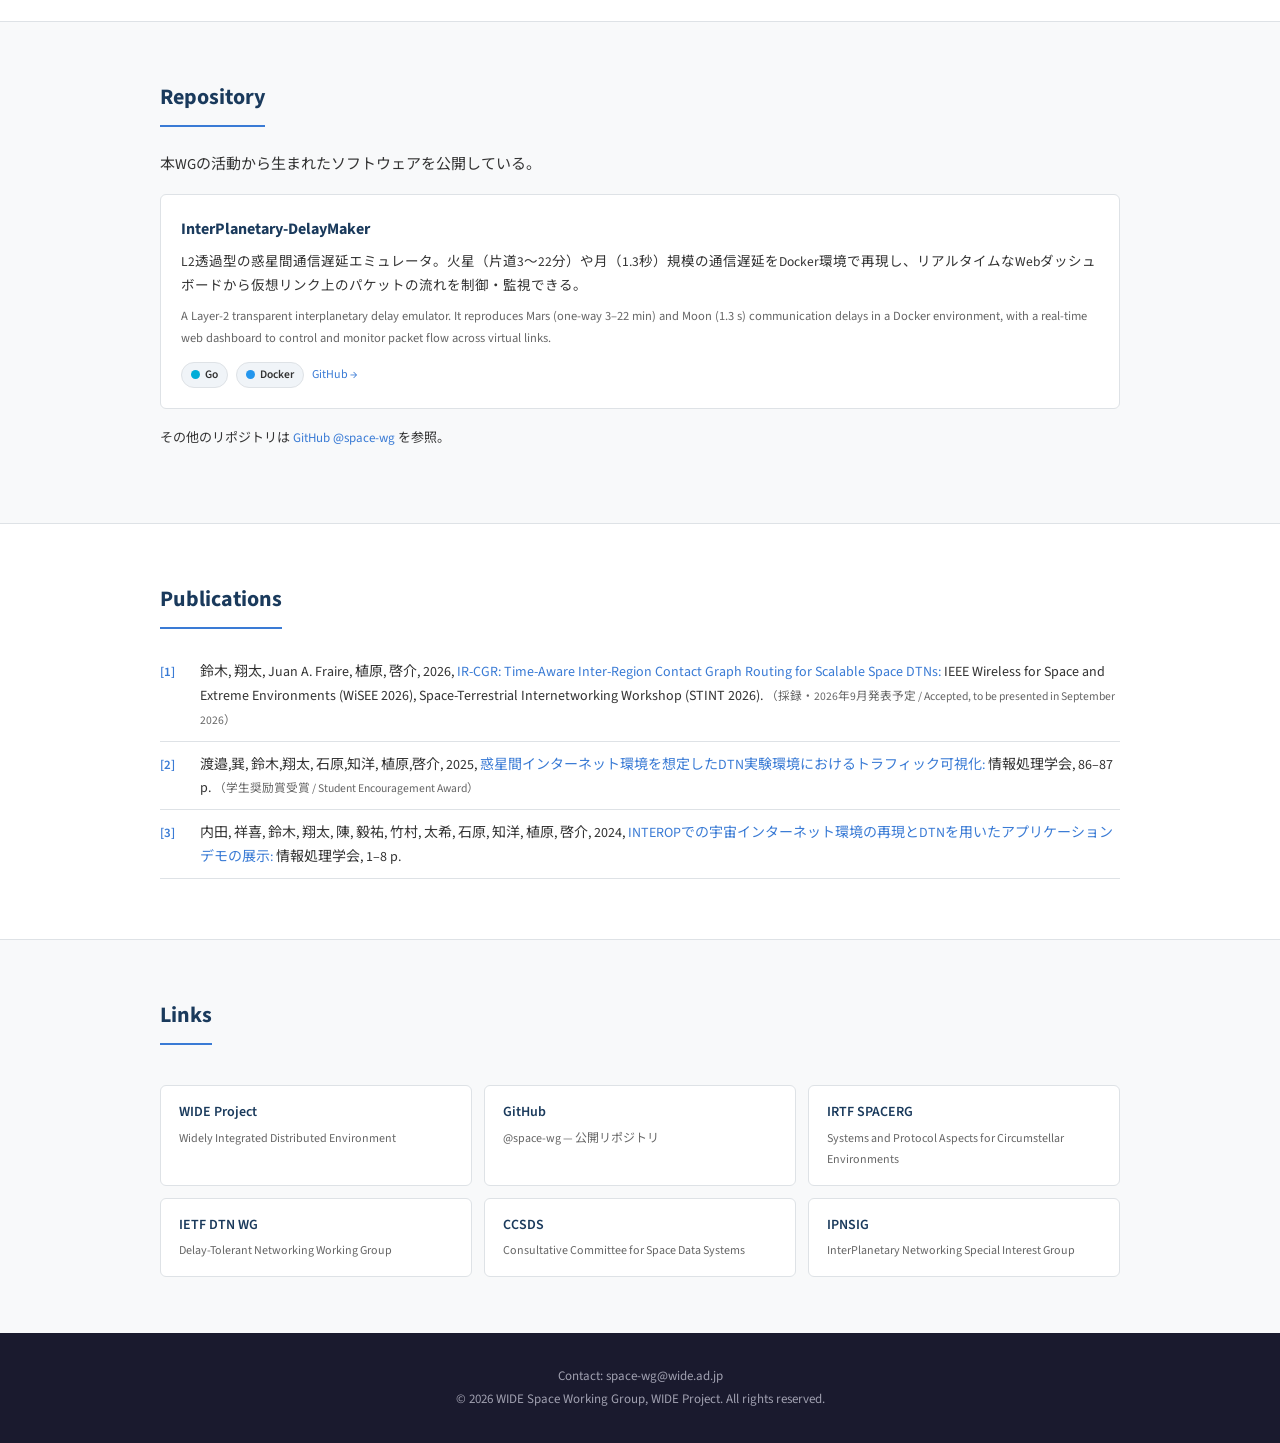
==== commit 564a9ce1: "Add English homepage and top navigation language switch" ====
--- a/index.html
+++ b/index.html
@@ -1,330 +1,310 @@
 <!DOCTYPE html>
+
 <html lang="ja">
-
 <head>
-  <meta charset="UTF-8">
-  <meta name="viewport" content="width=device-width, initial-scale=1.0">
-  <title>WIDE Space Working Group | 宇宙インターネットの研究開発</title>
-  <meta name="description"
-    content="WIDE Space Working Group は、WIDEプロジェクト内で宇宙空間におけるインターネット技術（DTN・CGR等）の研究開発と国際標準化を推進するワーキンググループです。">
-
-  <link rel="canonical" href="https://space.wide.ad.jp/">
-
-  <!-- Open Graph / Twitter -->
-  <meta property="og:type" content="website">
-  <meta property="og:title" content="WIDE Space Working Group">
-  <meta property="og:description"
-    content="宇宙インターネットの実現に向けた研究開発 / Research and Development toward the Interplanetary Internet">
-  <meta property="og:url" content="https://space.wide.ad.jp/">
-  <meta property="og:locale" content="ja_JP">
-  <meta name="twitter:card" content="summary">
-
-  <link rel="icon" href="/assets/favicon.svg" type="image/svg+xml">
-  <link rel="preconnect" href="https://fonts.googleapis.com">
-  <link rel="preconnect" href="https://fonts.gstatic.com" crossorigin>
-  <link
-    href="https://fonts.googleapis.com/css2?family=Noto+Sans+JP:wght@400;700&family=Source+Sans+3:wght@400;600;700&display=swap"
-    rel="stylesheet">
-  <link rel="stylesheet" href="/assets/styles.css">
-</head>
-
+<meta charset="utf-8"/>
+<meta content="width=device-width, initial-scale=1.0" name="viewport"/>
+<title>WIDE Space Working Group | 宇宙インターネットの研究開発</title>
+<meta content="WIDE Space Working Group は、WIDEプロジェクト内で宇宙空間におけるインターネット技術（DTN・CGR等）の研究開発と国際標準化を推進するワーキンググループです。" name="description"/>
+<link href="https://space.wide.ad.jp/" rel="canonical"/>
+
+<meta content="website" property="og:type"/>
+<meta content="WIDE Space Working Group" property="og:title"/>
+<meta content="宇宙インターネットの実現に向けた研究開発 / Research and Development toward the Interplanetary Internet" property="og:description"/>
+<meta content="https://space.wide.ad.jp/" property="og:url"/>
+<meta content="ja_JP" property="og:locale"/>
+<meta content="summary" name="twitter:card"/>
+<link href="/assets/favicon.svg" rel="icon" type="image/svg+xml"/>
+<link href="https://fonts.googleapis.com" rel="preconnect"/>
+<link crossorigin="" href="https://fonts.gstatic.com" rel="preconnect"/>
+<link href="https://fonts.googleapis.com/css2?family=Noto+Sans+JP:wght@400;700&amp;family=Source+Sans+3:wght@400;600;700&amp;display=swap" rel="stylesheet"/>
+<link href="/assets/styles.css" rel="stylesheet"/>
+<link href="https://space.wide.ad.jp/" hreflang="ja" rel="alternate"/><link href="https://space.wide.ad.jp/en/" hreflang="en" rel="alternate"/><style>
+.language-switch { display:flex; gap:4px; flex-shrink:0; }
+.language-switch a { color:#fff; font-size:13px; padding:6px 8px; border-radius:4px; white-space:nowrap; }
+.language-switch a[aria-current="page"] { background:rgba(255,255,255,.18); font-weight:700; }
+.language-switch a:hover { background:rgba(255,255,255,.12); text-decoration:none; }
+.language-switch a:focus-visible { outline:2px solid #fff; outline-offset:2px; }
+@media (min-width:861px) and (max-width:1200px) { .navbar-nav a { padding:6px 5px; } .navbar { padding:0 16px; } }
+@media (max-width:400px) { .navbar { padding:0 10px; } .navbar-brand { font-size:13px; gap:5px; } .brand-logo { width:28px; height:28px; } .language-switch a { padding:6px 5px; font-size:12px; } }
+</style></head>
 <body>
 
-  <!-- ===== Navbar ===== -->
-  <nav class="navbar">
-    <a href="/" class="navbar-brand"><img src="/assets/blue-logo.svg" alt="" class="brand-logo">WIDE Space WG</a>
-    <div class="nav-right">
-      <ul class="navbar-nav" id="navMenu">
-        <li><a href="#about">About</a></li>
-        <li><a href="#background">Background</a></li>
-        <li><a href="#goal">Goal</a></li>
-        <li><a href="#members">Members</a></li>
-        <li><a href="#activities">Activities</a></li>
-        <li><a href="#repository">Repository</a></li>
-        <li><a href="#publications">Publications</a></li>
-        <li><a href="#links">Links</a></li>
-        <li><a href="/blog/">Blog</a></li>
-      </ul>
-      <button type="button" class="menu-toggle" id="menuToggle" aria-label="メニューを開閉" aria-expanded="false"
-        aria-controls="navMenu">☰</button>
-    </div>
-  </nav>
-
-  <!-- ===== Hero ===== -->
-  <header class="hero">
-    <img src="/assets/blue-logo.svg" alt="WIDE Space Working Group ロゴ" class="hero-logo">
-    <h1>WIDE Space Working Group</h1>
-    <p class="tagline">
-      宇宙インターネットの実現に向けた研究開発<br>
+<nav class="navbar">
+<a class="navbar-brand" href="/"><img alt="" class="brand-logo" src="/assets/blue-logo.svg"/>WIDE Space WG</a>
+<div class="nav-right"><div aria-label="Language" class="language-switch"><a aria-current="page" href="/" hreflang="ja" lang="ja">日本語</a><a href="/en/" hreflang="en" lang="en">English</a></div>
+<ul class="navbar-nav" id="navMenu">
+<li><a href="#about">About</a></li>
+<li><a href="#background">Background</a></li>
+<li><a href="#goal">Goal</a></li>
+<li><a href="#members">Members</a></li>
+<li><a href="#activities">Activities</a></li>
+<li><a href="#repository">Repository</a></li>
+<li><a href="#publications">Publications</a></li>
+<li><a href="#links">Links</a></li>
+<li><a href="/blog/">Blog</a></li>
+</ul>
+<button aria-controls="navMenu" aria-expanded="false" aria-label="メニューを開閉" class="menu-toggle" id="menuToggle" type="button">☰</button>
+</div>
+</nav>
+
+<header class="hero">
+<img alt="WIDE Space Working Group ロゴ" class="hero-logo" src="/assets/blue-logo.svg"/>
+<h1>WIDE Space Working Group</h1>
+<p class="tagline">
+      宇宙インターネットの実現に向けた研究開発<br/>
       Research and Development toward the Interplanetary Internet
     </p>
-  </header>
-
-  <!-- ===== About ===== -->
-  <section id="about" class="section">
-    <div class="section-inner fade-in">
-      <h2>About</h2>
-      <p>
+</header>
+
+<section class="section" id="about">
+<div class="section-inner fade-in">
+<h2>About</h2>
+<p>
         WIDE Space Working Group は、WIDEプロジェクト内において宇宙空間におけるインターネット技術の研究開発を推進するワーキンググループである。
         遅延耐性ネットワーク (DTN: Delay-Tolerant Networking) やコンタクトグラフルーティング (CGR: Contact Graph Routing) をはじめとする宇宙ネットワーク技術の研究、
         および国際標準化活動への参画を主な活動とする。
       </p>
-      <p class="en">
+<p class="en">
         The WIDE Space Working Group conducts research and development on Internet technologies for space communications
         within the WIDE Project.
         Our primary activities include research on space networking technologies such as Delay-Tolerant Networking (DTN)
         and Contact Graph Routing (CGR),
         as well as participation in international standardization efforts.
       </p>
-    </div>
-  </section>
-
-  <!-- ===== Background ===== -->
-  <section id="background" class="section section-alt">
-    <div class="section-inner fade-in">
-      <h2>Background</h2>
-      <p>
+</div>
+</section>
+
+<section class="section section-alt" id="background">
+<div class="section-inner fade-in">
+<h2>Background</h2>
+<p>
         月・火星探査計画の本格化に伴い、宇宙空間における通信インフラの重要性が急速に増している。
         NASA の LunaNet や ESA の Moonlight など、各宇宙機関は月面通信ネットワークの構築を進めており、
         2030年代には数十〜数百のノードが月周辺に展開されることが想定されている。
       </p>
-      <p class="en">
+<p class="en">
         With the acceleration of lunar and Mars exploration programs, the importance of communication infrastructure in
         space is rapidly growing.
         Space agencies are developing lunar communication networks such as NASA's LunaNet and ESA's Moonlight,
         and it is expected that tens to hundreds of nodes will be deployed around the Moon by the 2030s.
       </p>
-      <p>
+<p>
         しかしながら、宇宙ネットワークは長遅延・断続的接続・限られた計算資源という固有の制約を持ち、
         地上インターネットの技術をそのまま適用することはできない。
         CCSDS (Consultative Committee for Space Data Systems) はDTNアーキテクチャに基づく標準化を進めているが、
         ネットワーク規模の拡大に伴うスケーラビリティの課題は未解決のまま残されている。
       </p>
-      <p class="en">
+<p class="en">
         However, space networks face unique constraints including long delays, intermittent connectivity, and limited
         computational resources,
         making it impossible to directly apply terrestrial Internet technologies.
         While CCSDS is advancing standardization based on the DTN architecture,
         scalability challenges associated with growing network size remain unresolved.
       </p>
-    </div>
-  </section>
-
-  <!-- ===== Goal ===== -->
-  <section id="goal" class="section">
-    <div class="section-inner fade-in">
-      <h2>Goal</h2>
-      <p>
+</div>
+</section>
+
+<section class="section" id="goal">
+<div class="section-inner fade-in">
+<h2>Goal</h2>
+<p>
         本ワーキンググループは、以下の目標を掲げて活動を行う。
       </p>
-      <p class="en">
+<p class="en">
         This working group pursues the following goals:
       </p>
-      <ul>
-        <li>
-          スケーラブルな宇宙ネットワークルーティング手法の研究開発<br>
-          <small>Research and development of scalable routing methods for space networks</small>
-        </li>
-        <li>
-          DTN技術を用いた宇宙-地上間通信テストベッドの構築と実証<br>
-          <small>Construction and demonstration of space-terrestrial communication testbeds using DTN
+<ul>
+<li>
+          スケーラブルな宇宙ネットワークルーティング手法の研究開発<br/>
+<small>Research and development of scalable routing methods for space networks</small>
+</li>
+<li>
+          DTN技術を用いた宇宙-地上間通信テストベッドの構築と実証<br/>
+<small>Construction and demonstration of space-terrestrial communication testbeds using DTN
             technologies</small>
-        </li>
-        <li>
-          IETF / IRTF / CCSDS における宇宙ネットワーク標準化活動への貢献<br>
-          <small>Contributing to space networking standardization activities in IETF / IRTF / CCSDS</small>
-        </li>
-        <li>
-          宇宙インターネットに関する知見の蓄積と国内外の研究コミュニティとの連携<br>
-          <small>Accumulating knowledge on the Interplanetary Internet and collaborating with domestic and international
+</li>
+<li>
+          IETF / IRTF / CCSDS における宇宙ネットワーク標準化活動への貢献<br/>
+<small>Contributing to space networking standardization activities in IETF / IRTF / CCSDS</small>
+</li>
+<li>
+          宇宙インターネットに関する知見の蓄積と国内外の研究コミュニティとの連携<br/>
+<small>Accumulating knowledge on the Interplanetary Internet and collaborating with domestic and international
             research communities</small>
-        </li>
-      </ul>
-    </div>
-  </section>
-
-  <!-- ===== Members ===== -->
-  <section id="members" class="section section-alt">
-    <div class="section-inner fade-in">
-      <h2>Members</h2>
-      <table class="members-table">
-        <thead>
-          <tr>
-            <th>Name / 氏名</th>
-            <th>Affiliation / 所属</th>
-            <th>Role / 役割</th>
-          </tr>
-        </thead>
-        <tbody>
-          <tr>
-            <td><a href="https://www.k-ris.keio.ac.jp/html/100012561_ja.html" target="_blank" rel="noopener">植原
-                啓介</a><br><small>Keisuke Uehara</small></td>
-            <td>慶應義塾大学 環境情報学部 教授<br><small>Professor, Faculty of Environment and Information Studies, Keio
+</li>
+</ul>
+</div>
+</section>
+
+<section class="section section-alt" id="members">
+<div class="section-inner fade-in">
+<h2>Members</h2>
+<table class="members-table">
+<thead>
+<tr>
+<th>Name / 氏名</th>
+<th>Affiliation / 所属</th>
+<th>Role / 役割</th>
+</tr>
+</thead>
+<tbody>
+<tr>
+<td><a href="https://www.k-ris.keio.ac.jp/html/100012561_ja.html" rel="noopener" target="_blank">植原
+                啓介</a><br/><small>Keisuke Uehara</small></td>
+<td>慶應義塾大学 環境情報学部 教授<br/><small>Professor, Faculty of Environment and Information Studies, Keio
                 University</small></td>
-            <td>代表<br><small>Chair</small></td>
-          </tr>
-          <tr>
-            <td><a href="https://www.u-tokyo.ac.jp/focus/ja/people/people100463.html" target="_blank" rel="noopener">石原
-                知洋</a><br><small>Tomohiro Ishihara</small></td>
-            <td>東京大学 大学院総合文化研究科 准教授<br><small>Associate Professor, Graduate School of Arts and Sciences, The University
+<td>代表<br/><small>Chair</small></td>
+</tr>
+<tr>
+<td><a href="https://www.u-tokyo.ac.jp/focus/ja/people/people100463.html" rel="noopener" target="_blank">石原
+                知洋</a><br/><small>Tomohiro Ishihara</small></td>
+<td>東京大学 大学院総合文化研究科 准教授<br/><small>Associate Professor, Graduate School of Arts and Sciences, The University
                 of Tokyo</small></td>
-            <td>代表<br><small>Chair</small></td>
-          </tr>
-          <tr>
-            <td>鈴木 翔太<br><small>Shota Suzuki</small></td>
-            <td>慶應義塾大学 政策・メディア研究科<br><small>Graduate School of Media and Governance, Keio University</small></td>
-            <td>メンバー<br><small>Member</small></td>
-          </tr>
-          <tr>
-            <td>内田 祥喜<br><small>Yoshiki Uchida</small></td>
-            <td>慶應義塾大学 政策・メディア研究科<br><small>Graduate School of Media and Governance, Keio University</small></td>
-            <td>メンバー<br><small>Member</small></td>
-          </tr>
-          <tr>
-            <td>Tony Chen</td>
-            <td>慶應義塾大学 環境情報学部<br><small>Faculty of Environment and Information Studies, Keio University</small></td>
-            <td>メンバー<br><small>Member</small></td>
-          </tr>
-          <tr>
-            <td>渡邉 巽<br><small>Tatsumi Watanabe</small></td>
-            <td>—</td>
-            <td>メンバー<br><small>Member</small></td>
-          </tr>
-          <!-- 追加メンバーはこの下に <tr> を足してください / Add more members as <tr> rows below -->
-        </tbody>
-      </table>
-      <p class="note">
-        ※ WGへの参加に関心のある方は、<a href="mailto:space-wg@wide.ad.jp">space-wg@wide.ad.jp</a> までご連絡ください。<br>
-        <small>If you are interested in joining the WG, please contact us at <a
-            href="mailto:space-wg@wide.ad.jp">space-wg@wide.ad.jp</a>.</small>
-      </p>
-    </div>
-  </section>
-
-  <!-- ===== Activities ===== -->
-  <section id="activities" class="section">
-    <div class="section-inner fade-in">
-      <h2>Activities</h2>
-      <p>
+<td>代表<br/><small>Chair</small></td>
+</tr>
+<tr>
+<td>鈴木 翔太<br/><small>Shota Suzuki</small></td>
+<td>慶應義塾大学 政策・メディア研究科<br/><small>Graduate School of Media and Governance, Keio University</small></td>
+<td>メンバー<br/><small>Member</small></td>
+</tr>
+<tr>
+<td>内田 祥喜<br/><small>Yoshiki Uchida</small></td>
+<td>慶應義塾大学 政策・メディア研究科<br/><small>Graduate School of Media and Governance, Keio University</small></td>
+<td>メンバー<br/><small>Member</small></td>
+</tr>
+<tr>
+<td>Tony Chen</td>
+<td>慶應義塾大学 環境情報学部<br/><small>Faculty of Environment and Information Studies, Keio University</small></td>
+<td>メンバー<br/><small>Member</small></td>
+</tr>
+<tr>
+<td>渡邉 巽<br/><small>Tatsumi Watanabe</small></td>
+<td>—</td>
+<td>メンバー<br/><small>Member</small></td>
+</tr>
+
+</tbody>
+</table>
+<p class="note">
+        ※ WGへの参加に関心のある方は、<a href="mailto:space-wg@wide.ad.jp">space-wg@wide.ad.jp</a> までご連絡ください。<br/>
+<small>If you are interested in joining the WG, please contact us at <a href="mailto:space-wg@wide.ad.jp">space-wg@wide.ad.jp</a>.</small>
+</p>
+</div>
+</section>
+
+<section class="section" id="activities">
+<div class="section-inner fade-in">
+<h2>Activities</h2>
+<p>
         本WGは以下の活動に取り組んでいる。
       </p>
-      <p class="en">
+<p class="en">
         The WG is engaged in the following activities:
       </p>
-      <ul>
-        <li>
-          IRTF SPACERG (Systems and Protocol Aspects for Circumstellar Environments Research Group) への参加・貢献<br>
-          <small>Participation and contribution to IRTF SPACERG</small>
-        </li>
-        <li>
-          階層型DTNルーティング (Inter-Region Contact Graph Routing) の研究<br>
-          <small>Research on hierarchical DTN routing (Inter-Region Contact Graph Routing)</small>
-        </li>
-        <li>
-          BPv7を用いた宇宙-地上間Webアクセスシステムの実装と評価<br>
-          <small>Implementation and evaluation of space-terrestrial web access systems using BPv7</small>
-        </li>
-        <li>
-          WIDE研究会・合宿における研究発表と議論<br>
-          <small>Research presentations and discussions at WIDE workshops and retreats</small>
-        </li>
-      </ul>
-    </div>
-  </section>
-
-  <!-- ===== Repository ===== -->
-  <section id="repository" class="section section-alt">
-    <div class="section-inner fade-in">
-      <h2>Repository</h2>
-      <p>本WGの活動から生まれたソフトウェアを公開している。</p>
-      <div class="repo-list">
-        <div class="repo-card">
-          <h3><a href="https://github.com/space-wg/InterPlanetary-DelayMaker" target="_blank"
-              rel="noopener">InterPlanetary-DelayMaker</a></h3>
-          <p>L2透過型の惑星間通信遅延エミュレータ。火星（片道3〜22分）や月（1.3秒）規模の通信遅延をDocker環境で再現し、リアルタイムなWebダッシュボードから仮想リンク上のパケットの流れを制御・監視できる。</p>
-          <p class="en">A Layer-2 transparent interplanetary delay emulator. It reproduces Mars (one-way 3–22 min) and
+<ul>
+<li>
+          IRTF SPACERG (Systems and Protocol Aspects for Circumstellar Environments Research Group) への参加・貢献<br/>
+<small>Participation and contribution to IRTF SPACERG</small>
+</li>
+<li>
+          階層型DTNルーティング (Inter-Region Contact Graph Routing) の研究<br/>
+<small>Research on hierarchical DTN routing (Inter-Region Contact Graph Routing)</small>
+</li>
+<li>
+          BPv7を用いた宇宙-地上間Webアクセスシステムの実装と評価<br/>
+<small>Implementation and evaluation of space-terrestrial web access systems using BPv7</small>
+</li>
+<li>
+          WIDE研究会・合宿における研究発表と議論<br/>
+<small>Research presentations and discussions at WIDE workshops and retreats</small>
+</li>
+</ul>
+</div>
+</section>
+
+<section class="section section-alt" id="repository">
+<div class="section-inner fade-in">
+<h2>Repository</h2>
+<p>本WGの活動から生まれたソフトウェアを公開している。</p>
+<div class="repo-list">
+<div class="repo-card">
+<h3><a href="https://github.com/space-wg/InterPlanetary-DelayMaker" rel="noopener" target="_blank">InterPlanetary-DelayMaker</a></h3>
+<p>L2透過型の惑星間通信遅延エミュレータ。火星（片道3〜22分）や月（1.3秒）規模の通信遅延をDocker環境で再現し、リアルタイムなWebダッシュボードから仮想リンク上のパケットの流れを制御・監視できる。</p>
+<p class="en">A Layer-2 transparent interplanetary delay emulator. It reproduces Mars (one-way 3–22 min) and
             Moon (1.3 s) communication delays in a Docker environment, with a real-time web dashboard to control and
             monitor packet flow across virtual links.</p>
-          <div class="repo-meta">
-            <span class="tag"><span class="dot go"></span>Go</span>
-            <span class="tag"><span class="dot docker"></span>Docker</span>
-            <a href="https://github.com/space-wg/InterPlanetary-DelayMaker" target="_blank" rel="noopener">GitHub →</a>
-          </div>
-        </div>
-      </div>
-      <p class="repo-more">
-        その他のリポジトリは <a href="https://github.com/space-wg" target="_blank" rel="noopener">GitHub @space-wg</a> を参照。
-      </p>
-    </div>
-  </section>
-
-  <!-- ===== Publications ===== -->
-  <section id="publications" class="section">
-    <div class="section-inner fade-in">
-      <h2>Publications</h2>
-      <ol class="pub-list">
-        <li>
-          鈴木, 翔太, Juan A. Fraire, 植原, 啓介, 2026, <a href="https://stintworkshops.org/" target="_blank"
-            rel="noopener">IR-CGR: Time-Aware Inter-Region Contact Graph Routing for Scalable Space DTNs:</a> IEEE Wireless for Space and Extreme Environments (WiSEE 2026), Space-Terrestrial Internetworking Workshop (STINT 2026).
+<div class="repo-meta">
+<span class="tag"><span class="dot go"></span>Go</span>
+<span class="tag"><span class="dot docker"></span>Docker</span>
+<a href="https://github.com/space-wg/InterPlanetary-DelayMaker" rel="noopener" target="_blank">GitHub →</a>
+</div>
+</div>
+</div>
+<p class="repo-more">
+        その他のリポジトリは <a href="https://github.com/space-wg" rel="noopener" target="_blank">GitHub @space-wg</a> を参照。
+      </p>
+</div>
+</section>
+
+<section class="section" id="publications">
+<div class="section-inner fade-in">
+<h2>Publications</h2>
+<ol class="pub-list">
+<li>
+          鈴木, 翔太, Juan A. Fraire, 植原, 啓介, 2026, <a href="https://stintworkshops.org/" rel="noopener" target="_blank">IR-CGR: Time-Aware Inter-Region Contact Graph Routing for Scalable Space DTNs:</a> IEEE Wireless for Space and Extreme Environments (WiSEE 2026), Space-Terrestrial Internetworking Workshop (STINT 2026).
           <small>（採録・2026年9月発表予定 / Accepted, to be presented in September 2026）</small>
+</li>
+<li>
+          渡邉,巽, 鈴木,翔太, 石原,知洋, 植原,啓介, 2025, <a href="https://ipsj.ixsq.nii.ac.jp/records/2005998" rel="noopener" target="_blank">惑星間インターネット環境を想定したDTN実験環境におけるトラフィック可視化:</a> 情報処理学会, 86–87 p.
+          <small>（学生奨励賞受賞 / Student Encouragement Award）</small>
+</li>
+<li>
+          内田, 祥喜, 鈴木, 翔太, 陳, 毅祐, 竹村, 太希, 石原, 知洋, 植原, 啓介, 2024, <a href="https://ipsj.ixsq.nii.ac.jp/records/239298" rel="noopener" target="_blank">INTEROPでの宇宙インターネット環境の再現とDTNを用いたアプリケーションデモの展示:</a> 情報処理学会, 1–8 p.
         </li>
-        <li>
-          渡邉,巽, 鈴木,翔太, 石原,知洋, 植原,啓介, 2025, <a href="https://ipsj.ixsq.nii.ac.jp/records/2005998" target="_blank"
-            rel="noopener">惑星間インターネット環境を想定したDTN実験環境におけるトラフィック可視化:</a> 情報処理学会, 86–87 p.
-          <small>（学生奨励賞受賞 / Student Encouragement Award）</small>
-        </li>
-        <li>
-          内田, 祥喜, 鈴木, 翔太, 陳, 毅祐, 竹村, 太希, 石原, 知洋, 植原, 啓介, 2024, <a href="https://ipsj.ixsq.nii.ac.jp/records/239298"
-            target="_blank" rel="noopener">INTEROPでの宇宙インターネット環境の再現とDTNを用いたアプリケーションデモの展示:</a> 情報処理学会, 1–8 p.
-        </li>
-      </ol>
-    </div>
-  </section>
-
-  <!-- ===== Links ===== -->
-  <section id="links" class="section section-alt">
-    <div class="section-inner fade-in">
-      <h2>Links</h2>
-      <div class="links-grid">
-        <a href="https://www.wide.ad.jp/" class="link-item" target="_blank" rel="noopener">
+</ol>
+</div>
+</section>
+
+<section class="section section-alt" id="links">
+<div class="section-inner fade-in">
+<h2>Links</h2>
+<div class="links-grid">
+<a class="link-item" href="https://www.wide.ad.jp/" rel="noopener" target="_blank">
           WIDE Project
           <small>Widely Integrated Distributed Environment</small>
-        </a>
-        <a href="https://github.com/space-wg" class="link-item" target="_blank" rel="noopener">
+</a>
+<a class="link-item" href="https://github.com/space-wg" rel="noopener" target="_blank">
           GitHub
           <small>@space-wg — 公開リポジトリ</small>
-        </a>
-        <a href="https://www.irtf.org/spacerg.html" class="link-item" target="_blank" rel="noopener">
+</a>
+<a class="link-item" href="https://www.irtf.org/spacerg.html" rel="noopener" target="_blank">
           IRTF SPACERG
           <small>Systems and Protocol Aspects for Circumstellar Environments</small>
-        </a>
-        <a href="https://datatracker.ietf.org/wg/dtn/about/" class="link-item" target="_blank" rel="noopener">
+</a>
+<a class="link-item" href="https://datatracker.ietf.org/wg/dtn/about/" rel="noopener" target="_blank">
           IETF DTN WG
           <small>Delay-Tolerant Networking Working Group</small>
-        </a>
-        <a href="https://public.ccsds.org/" class="link-item" target="_blank" rel="noopener">
+</a>
+<a class="link-item" href="https://public.ccsds.org/" rel="noopener" target="_blank">
           CCSDS
           <small>Consultative Committee for Space Data Systems</small>
-        </a>
-        <a href="https://www.ipnsig.org/" class="link-item" target="_blank" rel="noopener">
+</a>
+<a class="link-item" href="https://www.ipnsig.org/" rel="noopener" target="_blank">
           IPNSIG
           <small>InterPlanetary Networking Special Interest Group</small>
-        </a>
-      </div>
-    </div>
-  </section>
-
-  <!-- ===== Back to top ===== -->
-  <button type="button" class="back-to-top" id="backToTop" aria-label="ページ上部へ戻る">↑</button>
-
-  <!-- ===== Footer ===== -->
-  <footer class="footer">
-    <p>Contact: <a href="mailto:space-wg@wide.ad.jp">space-wg@wide.ad.jp</a></p>
-    <p>&copy; 2026 WIDE Space Working Group, <a href="https://www.wide.ad.jp/">WIDE Project</a>. All rights reserved.
+</a>
+</div>
+</div>
+</section>
+
+<button aria-label="ページ上部へ戻る" class="back-to-top" id="backToTop" type="button">↑</button>
+
+<footer class="footer">
+<p>Contact: <a href="mailto:space-wg@wide.ad.jp">space-wg@wide.ad.jp</a></p>
+<p>© 2026 WIDE Space Working Group, <a href="https://www.wide.ad.jp/">WIDE Project</a>. All rights reserved.
     </p>
-  </footer>
-
-  <script src="/assets/main.js" defer></script>
+</footer>
+<script defer="" src="/assets/main.js"></script>
 </body>
-
 </html>
